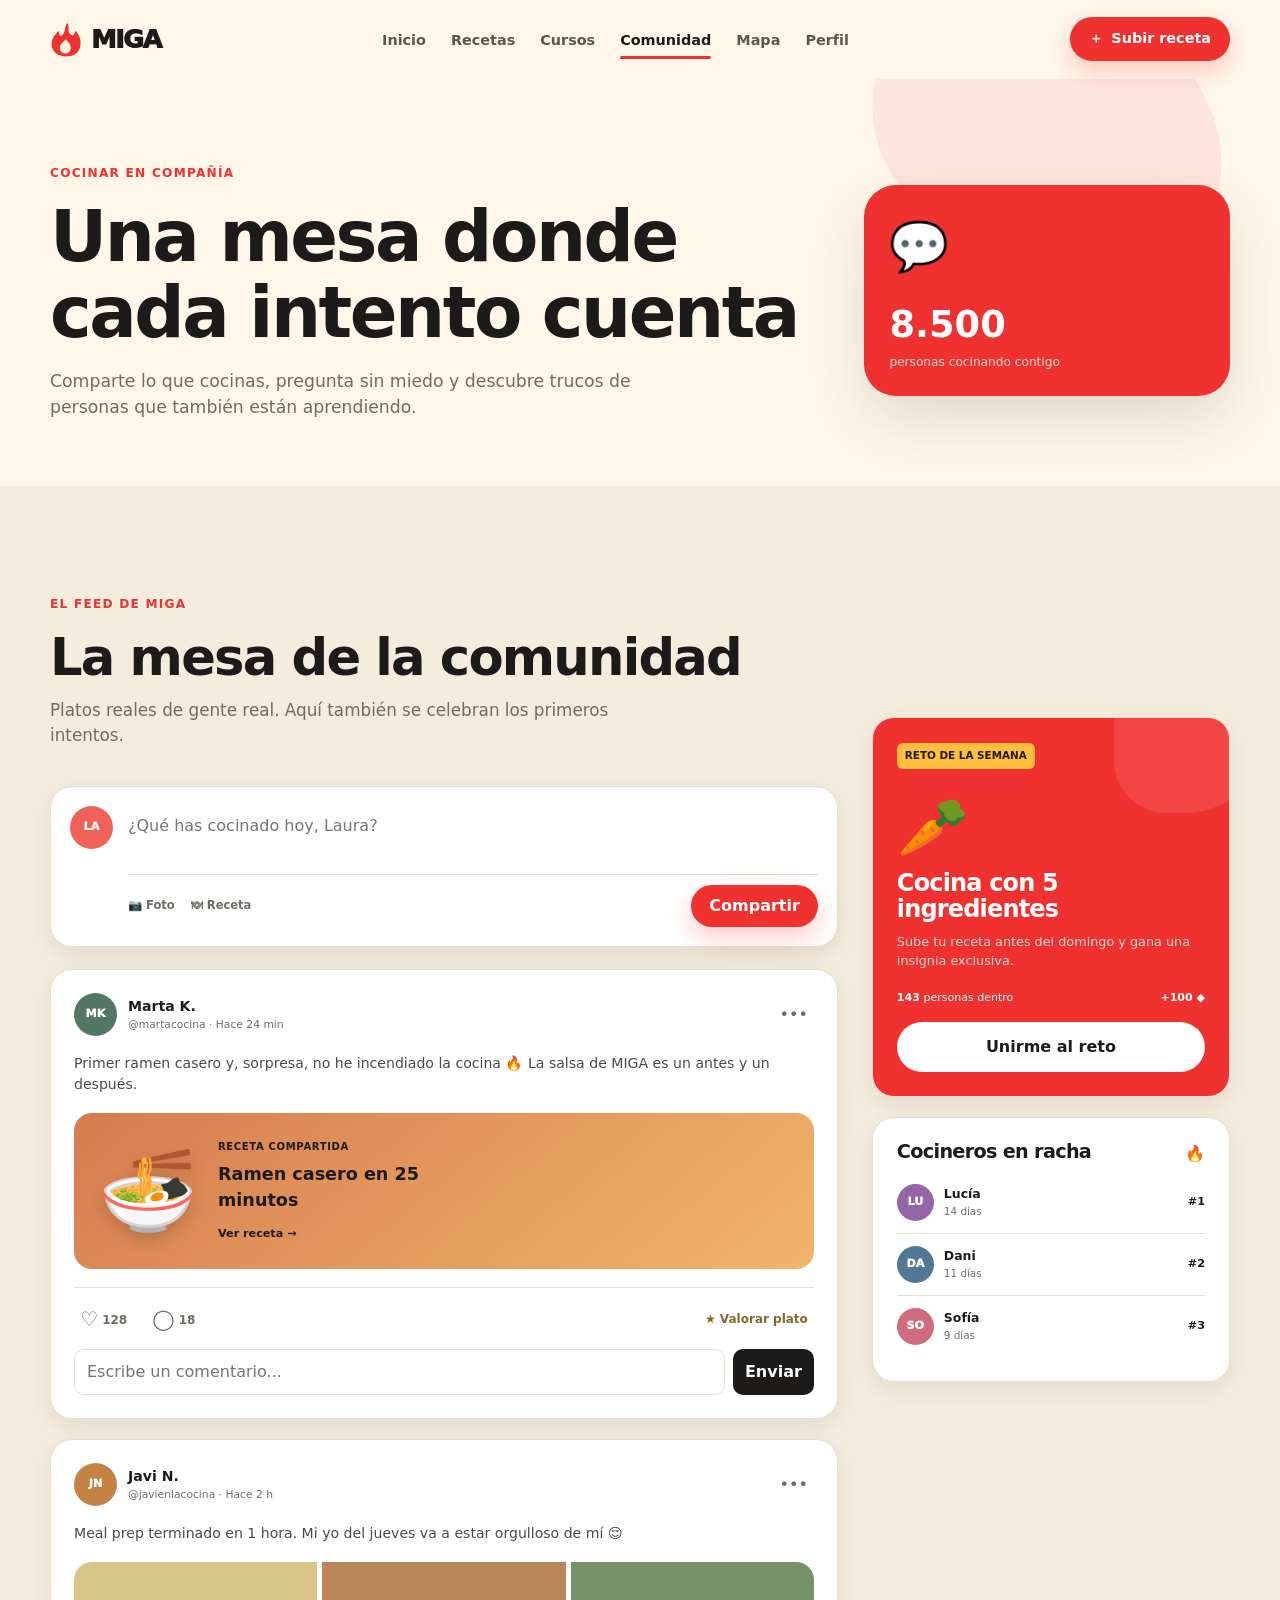
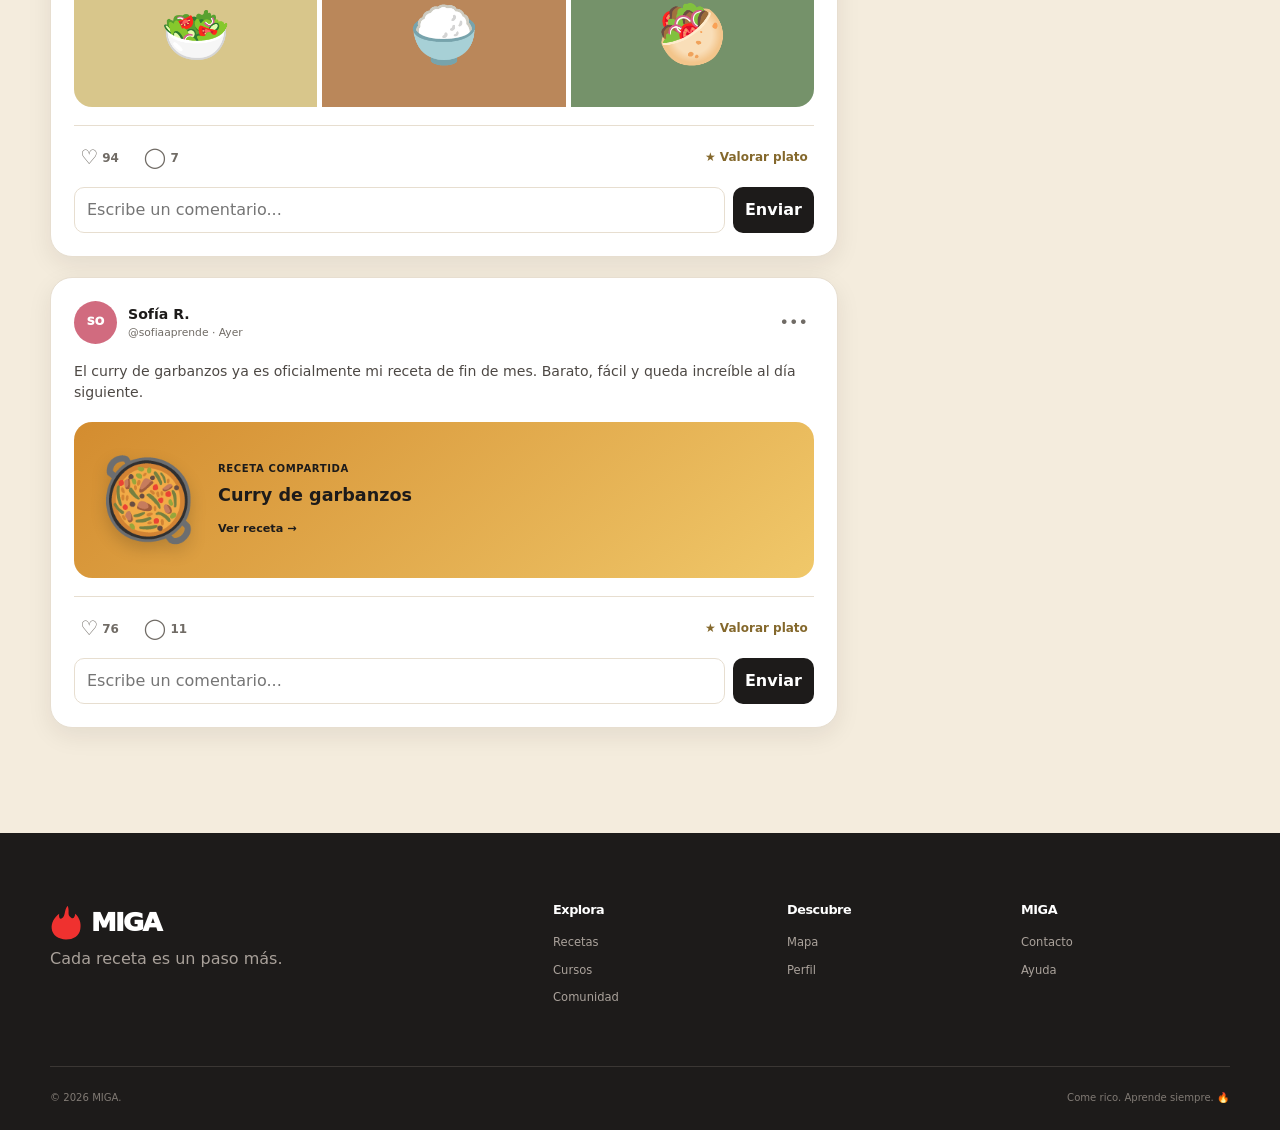
==== comunidad.html @ 789c9649 "2" ====
<!doctype html><html lang="es"><head><meta charset="UTF-8"><meta name="viewport" content="width=device-width, initial-scale=1.0"><meta name="theme-color" content="#ef312f"><meta name="description" content="La comunidad MIGA: platos reales, retos y personas que aprenden a cocinar juntas."><title>Comunidad — MIGA</title><link rel="stylesheet" href="styles.css"></head>
<body data-page="community"><a class="skip-link" href="#main-content">Saltar al contenido</a>
  <header class="site-header"><div class="header-inner container"><a class="brand" href="index.html" aria-label="MIGA, volver al inicio"><span class="brand-mark" aria-hidden="true"><svg viewBox="0 0 56 64"><path d="M31 3c4 12-2 15 6 21 4 3 7-2 7-7 8 7 11 17 9 27-2 12-12 18-25 18S4 55 3 43c-1-10 4-19 13-26-1 8 2 10 5 8 7-5 3-14 10-22Z" fill="currentColor"/><path d="M28 32c6 7 10 12 8 18-1 4-4 7-9 7-6 0-10-4-10-10 0-5 4-9 11-15Z" fill="#fff4dc"/></svg></span><span>MIGA</span></a><button class="menu-toggle" type="button" aria-label="Abrir menú" aria-expanded="false" aria-controls="main-nav"><span></span><span></span><span></span></button><nav class="main-nav" id="main-nav" aria-label="Navegación principal"><a class="nav-link" href="index.html">Inicio</a><a class="nav-link" href="recetas.html">Recetas</a><a class="nav-link" href="cursos.html">Cursos</a><a class="nav-link active" href="comunidad.html">Comunidad</a><a class="nav-link" href="mapa.html">Mapa</a><a class="nav-link" href="perfil.html">Perfil</a></nav><a class="button button-primary header-cta" href="recetas.html#subir"><span aria-hidden="true">＋</span> Subir receta</a></div></header>
  <main class="page-main" id="main-content">
    <section class="page-hero"><div class="container page-hero-grid"><div class="reveal"><span class="section-tag">Cocinar en compañía</span><h1>Una mesa donde cada intento cuenta</h1><p>Comparte lo que cocinas, pregunta sin miedo y descubre trucos de personas que también están aprendiendo.</p></div><div class="page-hero-panel reveal"><span class="panel-emoji" aria-hidden="true">💬</span><strong>8.500</strong><span>personas cocinando contigo</span></div></div></section>
    <section class="community-section section" id="comunidad"><div class="container community-layout"><div class="community-main">
      <div class="section-heading reveal"><div><span class="section-tag">El feed de MIGA</span><h2>La mesa de la comunidad</h2><p>Platos reales de gente real. Aquí también se celebran los primeros intentos.</p></div></div>
      <form class="share-box reveal" id="quick-share-form"><div class="user-avatar avatar-la">LA</div><div class="share-content"><label class="sr-only" for="share-text">Comparte algo con la comunidad</label><textarea id="share-text" rows="2" maxlength="180" placeholder="¿Qué has cocinado hoy, Laura?"></textarea><div class="share-actions"><div class="share-options" aria-label="Opciones de publicación"><span>📷 Foto</span><span>🍽 Receta</span></div><button class="button button-primary button-small" type="submit">Compartir</button></div></div></form>
      <div class="feed" id="community-feed">
        <article class="post-card reveal" data-post-id="post-1"><header class="post-header"><div class="user-avatar avatar-mk">MK</div><div><strong>Marta K.</strong><span>@martacocina · Hace 24 min</span></div><button class="icon-button" type="button" aria-label="Más opciones">•••</button></header><p>Primer ramen casero y, sorpresa, no he incendiado la cocina 🔥 La salsa de MIGA es un antes y un después.</p><div class="post-recipe visual-ramen"><div class="post-food" aria-hidden="true">🍜</div><div><span>Receta compartida</span><strong>Ramen casero en 25 minutos</strong><small>Ver receta →</small></div></div><div class="post-reactions"><button class="reaction-button like-button" type="button" aria-pressed="false"><span aria-hidden="true">♡</span> <b>128</b></button><button class="reaction-button comment-toggle" type="button"><span aria-hidden="true">◯</span> 18</button><button class="rate-button" type="button">★ Valorar plato</button></div><form class="comment-form" hidden><label class="sr-only">Añadir comentario</label><input type="text" maxlength="120" placeholder="Escribe un comentario..."><button type="submit">Enviar</button></form></article>
        <article class="post-card reveal" data-post-id="post-2"><header class="post-header"><div class="user-avatar avatar-jn">JN</div><div><strong>Javi N.</strong><span>@javienlacocina · Hace 2 h</span></div><button class="icon-button" type="button" aria-label="Más opciones">•••</button></header><p>Meal prep terminado en 1 hora. Mi yo del jueves va a estar orgulloso de mí 😌</p><div class="post-gallery" aria-label="Tres preparaciones de meal prep"><div>🥗</div><div>🍚</div><div>🥙</div></div><div class="post-reactions"><button class="reaction-button like-button" type="button" aria-pressed="false"><span aria-hidden="true">♡</span> <b>94</b></button><button class="reaction-button comment-toggle" type="button"><span aria-hidden="true">◯</span> 7</button><button class="rate-button" type="button">★ Valorar plato</button></div><form class="comment-form" hidden><label class="sr-only">Añadir comentario</label><input type="text" maxlength="120" placeholder="Escribe un comentario..."><button type="submit">Enviar</button></form></article>
        <article class="post-card reveal" data-post-id="post-3"><header class="post-header"><div class="user-avatar avatar-so">SO</div><div><strong>Sofía R.</strong><span>@sofiaaprende · Ayer</span></div><button class="icon-button" type="button" aria-label="Más opciones">•••</button></header><p>El curry de garbanzos ya es oficialmente mi receta de fin de mes. Barato, fácil y queda increíble al día siguiente.</p><div class="post-recipe visual-curry"><div class="post-food" aria-hidden="true">🥘</div><div><span>Receta compartida</span><strong>Curry de garbanzos</strong><small>Ver receta →</small></div></div><div class="post-reactions"><button class="reaction-button like-button" type="button" aria-pressed="false"><span aria-hidden="true">♡</span> <b>76</b></button><button class="reaction-button comment-toggle" type="button"><span aria-hidden="true">◯</span> 11</button><button class="rate-button" type="button">★ Valorar plato</button></div><form class="comment-form" hidden><label class="sr-only">Añadir comentario</label><input type="text" maxlength="120" placeholder="Escribe un comentario..."><button type="submit">Enviar</button></form></article>
      </div>
    </div><aside class="community-aside reveal"><div class="aside-card challenge-card"><span class="aside-kicker">Reto de la semana</span><div class="challenge-icon" aria-hidden="true">🥕</div><h3>Cocina con 5 ingredientes</h3><p>Sube tu receta antes del domingo y gana una insignia exclusiva.</p><div class="challenge-progress"><span><b>143</b> personas dentro</span><strong>+100 ◆</strong></div><button class="button button-primary button-full" type="button" data-join-challenge>Unirme al reto</button></div><div class="aside-card cook-list"><div class="aside-title"><h3>Cocineros en racha</h3><span>🔥</span></div><div class="cook-row"><div class="user-avatar avatar-lu">LU</div><div><strong>Lucía</strong><span>14 días</span></div><b>#1</b></div><div class="cook-row"><div class="user-avatar avatar-da">DA</div><div><strong>Dani</strong><span>11 días</span></div><b>#2</b></div><div class="cook-row"><div class="user-avatar avatar-so">SO</div><div><strong>Sofía</strong><span>9 días</span></div><b>#3</b></div></div></aside></div></section>
  </main>
  <footer class="site-footer"><div class="container footer-main"><div class="footer-brand"><a class="brand brand-footer" href="index.html"><span class="brand-mark" aria-hidden="true"><svg viewBox="0 0 56 64"><path d="M31 3c4 12-2 15 6 21 4 3 7-2 7-7 8 7 11 17 9 27-2 12-12 18-25 18S4 55 3 43c-1-10 4-19 13-26-1 8 2 10 5 8 7-5 3-14 10-22Z" fill="currentColor"/></svg></span><span>MIGA</span></a><p>Cada receta es un paso más.</p></div><div class="footer-links"><div><h3>Explora</h3><a href="recetas.html">Recetas</a><a href="cursos.html">Cursos</a><a href="comunidad.html">Comunidad</a></div><div><h3>Descubre</h3><a href="mapa.html">Mapa</a><a href="perfil.html">Perfil</a></div><div><h3>MIGA</h3><a href="#">Contacto</a><a href="#">Ayuda</a></div></div></div><div class="container footer-bottom"><span>© 2026 MIGA.</span><span>Come rico. Aprende siempre. 🔥</span></div></footer>
  <div class="toast" id="toast" role="status" aria-live="polite"><span class="toast-icon">✓</span><div><strong id="toast-title">¡Hecho!</strong><span id="toast-message"></span></div></div><script src="script.js"></script>
</body></html>
---- styles.css ----
:root {
  --red: #ef312f;
  --red-dark: #c91f24;
  --red-soft: #ffe5df;
  --cream: #fff8ea;
  --cream-deep: #f5ead3;
  --white: #ffffff;
  --ink: #1d1b1a;
  --muted: #706b65;
  --line: #e7ded0;
  --yellow: #ffbe3b;
  --green: #4a805f;
  --pink: #f3a8a8;
  --blue: #9dc8d6;
  --shadow-sm: 0 8px 24px rgba(39, 28, 20, .08);
  --shadow-lg: 0 24px 60px rgba(39, 28, 20, .14);
  --radius-sm: 14px;
  --radius-md: 22px;
  --radius-lg: 32px;
  --container: 1180px;
}

* { box-sizing: border-box; }
html { scroll-behavior: smooth; scroll-padding-top: 88px; }
body {
  margin: 0;
  color: var(--ink);
  background: var(--cream);
  font-family: "Avenir Next", "Nunito Sans", "Trebuchet MS", system-ui, -apple-system, sans-serif;
  font-size: 16px;
  line-height: 1.5;
  overflow-x: hidden;
}
body.modal-open { overflow: hidden; }
button, input, textarea, select { font: inherit; }
button, a { -webkit-tap-highlight-color: transparent; }
button { color: inherit; }
a { color: inherit; text-decoration: none; }
img, svg { display: block; max-width: 100%; }
h1, h2, h3, p { margin-top: 0; }
h1, h2, h3 { line-height: 1.08; letter-spacing: -.035em; }
h1 { font-size: clamp(3rem, 6vw, 5.9rem); }
h2 { margin-bottom: 14px; font-size: clamp(2.15rem, 4vw, 3.65rem); }
h3 { margin-bottom: 9px; font-size: 1.2rem; }
p { color: var(--muted); }

.container { width: min(calc(100% - 40px), var(--container)); margin-inline: auto; }
.section { position: relative; padding: 105px 0; }
.sr-only {
  position: absolute; width: 1px; height: 1px; padding: 0; margin: -1px;
  overflow: hidden; clip: rect(0, 0, 0, 0); white-space: nowrap; border: 0;
}
.skip-link { position: fixed; top: -60px; left: 20px; z-index: 9999; padding: 12px 18px; background: var(--ink); color: white; border-radius: 0 0 10px 10px; }
.skip-link:focus { top: 0; }

.button {
  display: inline-flex; align-items: center; justify-content: center; gap: 8px;
  min-height: 46px; padding: 12px 20px; border: 1px solid transparent; border-radius: 999px;
  font-weight: 800; cursor: pointer; transition: transform .2s ease, box-shadow .2s ease, background .2s ease, color .2s ease;
}
.button:hover { transform: translateY(-2px); }
.button:active { transform: translateY(0); }
.button:focus-visible, button:focus-visible, a:focus-visible, input:focus-visible, textarea:focus-visible, select:focus-visible { outline: 3px solid var(--yellow); outline-offset: 3px; }
.button-primary { color: white; background: var(--red); box-shadow: 0 10px 24px rgba(239, 49, 47, .25); }
.button-primary:hover { background: var(--red-dark); box-shadow: 0 14px 30px rgba(239, 49, 47, .32); }
.button-light { border-color: var(--line); background: rgba(255,255,255,.75); }
.button-light:hover { background: white; box-shadow: var(--shadow-sm); }
.button-dark { color: white; background: var(--ink); }
.button-dark:hover { background: #35312e; }
.button-muted { color: #8a837b; background: #eee9e1; cursor: default; }
.button-muted:hover { transform: none; }
.button-cream { color: var(--red); background: var(--cream); }
.button-large { min-height: 56px; padding: 15px 27px; }
.button-small { min-height: 38px; padding: 8px 17px; }
.button-full { width: 100%; }
.text-link { display: inline-flex; gap: 6px; align-items: center; flex: 0 0 auto; color: var(--red); font-weight: 800; }
.text-link span { transition: transform .2s ease; }
.text-link:hover span { transform: translateX(4px); }

/* Header */
.site-header {
  position: fixed; top: 0; z-index: 1000; width: 100%;
  background: rgba(255,248,234,.84); border-bottom: 1px solid transparent; backdrop-filter: blur(16px);
  transition: background .2s, border .2s, box-shadow .2s;
}
.site-header.scrolled { background: rgba(255,255,255,.94); border-color: rgba(231,222,208,.7); box-shadow: 0 8px 30px rgba(40,30,20,.07); }
.header-inner { display: flex; align-items: center; min-height: 78px; }
.brand { display: inline-flex; align-items: center; gap: 9px; font-size: 1.6rem; font-weight: 950; letter-spacing: -.06em; }
.brand-mark { width: 32px; color: var(--red); }
.main-nav { display: flex; align-items: center; gap: 25px; margin: 0 auto; }
.nav-link { position: relative; padding: 28px 0 25px; color: #5c5651; font-size: .9rem; font-weight: 750; }
.nav-link::after { content: ""; position: absolute; right: 0; bottom: 17px; left: 0; height: 3px; background: var(--red); border-radius: 3px; transform: scaleX(0); transition: transform .2s; }
.nav-link:hover, .nav-link.active { color: var(--ink); }
.nav-link.active::after { transform: scaleX(1); }
.header-cta { min-height: 44px; padding: 10px 18px; font-size: .9rem; }
.menu-toggle { display: none; width: 44px; height: 44px; padding: 11px; border: 0; background: transparent; cursor: pointer; }
.menu-toggle span { display: block; width: 23px; height: 2px; margin: 5px 0; background: var(--ink); border-radius: 3px; transition: transform .25s, opacity .25s; }

/* Hero */
.hero { min-height: 900px; padding-top: 150px; overflow: hidden; background: radial-gradient(circle at 84% 22%, #ffd9cf 0, transparent 32%), var(--cream); }
.hero-grid { display: grid; grid-template-columns: .95fr 1.05fr; gap: 70px; align-items: center; }
.hero-copy { position: relative; z-index: 2; padding: 60px 0; }
.eyebrow, .section-tag { display: inline-flex; align-items: center; gap: 8px; margin-bottom: 17px; color: var(--red); font-size: .76rem; font-weight: 900; letter-spacing: .1em; text-transform: uppercase; }
.eyebrow { padding: 8px 14px; color: var(--ink); background: white; border: 1px solid var(--line); border-radius: 999px; box-shadow: var(--shadow-sm); }
.eyebrow-dot { width: 8px; height: 8px; background: var(--red); border-radius: 50%; box-shadow: 0 0 0 4px var(--red-soft); }
.hero h1 { max-width: 650px; margin-bottom: 25px; font-weight: 950; }
.hero h1 span { display: inline; color: var(--red); }
.hero-subtitle { max-width: 570px; margin-bottom: 32px; font-size: 1.2rem; line-height: 1.65; }
.hero-actions { display: flex; flex-wrap: wrap; gap: 13px; }
.hero-proof { display: flex; align-items: center; gap: 15px; margin-top: 38px; }
.avatar-stack { display: flex; }
.avatar-stack span { display: grid; place-items: center; width: 38px; height: 38px; margin-left: -8px; border: 3px solid var(--cream); color: white; background: var(--red); border-radius: 50%; font-size: .63rem; font-weight: 900; }
.avatar-stack span:first-child { margin-left: 0; background: #46362f; }
.avatar-stack span:nth-child(2) { background: #56816c; }
.avatar-stack span:nth-child(3) { background: #d88940; }
.avatar-stack span:last-child { color: var(--ink); background: var(--yellow); }
.hero-proof strong, .hero-proof small { display: block; }
.hero-proof strong { font-size: .88rem; }
.hero-proof small { color: var(--muted); font-size: .77rem; }
.hero-visual { position: relative; min-height: 630px; }
.organic-shape { position: absolute; top: 75px; left: 65px; width: 480px; height: 480px; background: var(--red); border-radius: 42% 58% 68% 32% / 39% 35% 65% 61%; transform: rotate(5deg); box-shadow: inset 20px -20px 70px rgba(128,0,0,.13); }
.floating-card { position: absolute; z-index: 2; background: white; border: 1px solid rgba(231,222,208,.7); border-radius: var(--radius-md); box-shadow: var(--shadow-lg); }
.hero-recipe-card { top: 100px; left: 120px; width: 330px; overflow: hidden; transform: rotate(-3deg); animation: floatOne 5s ease-in-out infinite; }
.recipe-visual { position: relative; display: grid; place-items: center; min-height: 210px; overflow: hidden; }
.visual-pasta { background: radial-gradient(circle, #f5d568 0 27%, transparent 28%), linear-gradient(135deg,#6d9f66,#a6ca8e); }
.food-bowl { display: grid; place-items: center; width: 145px; height: 145px; background: #f6eee3; border: 12px solid white; border-radius: 50%; box-shadow: 0 14px 22px rgba(0,0,0,.17); transform: rotate(3deg); }
.food-bowl span { font-size: 4.8rem; filter: drop-shadow(0 6px 6px rgba(0,0,0,.18)); }
.time-chip { position: absolute; top: 15px; left: 15px; z-index: 2; padding: 7px 10px; background: rgba(255,255,255,.9); border-radius: 999px; font-size: .72rem; font-weight: 800; }
.hero-card-body { padding: 20px 22px; }
.card-kicker { color: var(--red); font-size: .68rem; font-weight: 900; letter-spacing: .08em; text-transform: uppercase; }
.hero-card-body h3 { margin: 5px 0 14px; font-size: 1.35rem; }
.mini-meta { display: flex; justify-content: space-between; color: var(--muted); font-size: .78rem; }
.mini-meta strong { color: var(--red); }
.points-card, .achievement-card, .level-card { display: flex; align-items: center; gap: 12px; padding: 14px 16px; }
.points-card { top: 36px; right: 4px; width: 180px; animation: floatTwo 4.2s ease-in-out infinite; }
.achievement-card { right: -10px; bottom: 130px; width: 235px; animation: floatOne 5.7s ease-in-out infinite reverse; }
.level-card { bottom: 44px; left: 37px; width: 225px; animation: floatTwo 4.9s ease-in-out infinite reverse; }
.floating-card small, .floating-card strong { display: block; }
.floating-card small { color: var(--muted); font-size: .65rem; }
.floating-card strong { font-size: .9rem; }
.points-card strong { font-size: 1.25rem; }
.mini-icon { display: grid; place-items: center; flex: 0 0 auto; width: 38px; height: 38px; color: white; border-radius: 12px; }
.crumb-icon { background: var(--red); }
.trophy-icon { color: var(--ink); background: var(--yellow); }
.trend { margin-left: auto; padding: 3px 6px; color: #26714d; background: #e5f5eb; border-radius: 6px; font-size: .65rem; font-weight: 900; }
.level-ring { display: grid; place-items: center; width: 44px; height: 44px; border: 5px solid var(--yellow); border-right-color: #f3e7cd; border-radius: 50%; transform: rotate(-35deg); }
.level-ring span { font-weight: 900; transform: rotate(35deg); }
.flame-buddy { position: absolute; top: 310px; right: 12px; z-index: 3; width: 115px; transform: rotate(8deg); filter: drop-shadow(0 14px 13px rgba(95,10,10,.19)); animation: buddy 4s ease-in-out infinite; }
.flame-buddy span { position: absolute; top: -31px; right: -45px; width: max-content; padding: 7px 10px; background: white; border-radius: 10px 10px 10px 0; font-size: .72rem; font-weight: 900; }
.hero-spark { position: absolute; border-radius: 50%; background: var(--yellow); }
.hero-spark-one { top: 220px; right: 4%; width: 14px; height: 14px; box-shadow: 27px 27px 0 -3px var(--red), -16px 43px 0 -5px var(--ink); }
.hero-spark-two { bottom: 175px; left: 4%; width: 10px; height: 10px; box-shadow: 25px -20px 0 -2px var(--red); }
.stats-strip { position: relative; z-index: 3; display: grid; grid-template-columns: repeat(4,1fr); margin-top: 42px; padding: 28px 0; border-top: 1px solid var(--line); border-bottom: 1px solid var(--line); }
.stat { padding: 4px 26px; border-right: 1px solid var(--line); text-align: center; }
.stat:last-child { border-right: 0; }
.stat strong, .stat span { display: block; }
.stat strong { font-size: 1.75rem; font-weight: 950; }
.stat span { color: var(--muted); font-size: .78rem; font-weight: 700; }
.stat span span { display: inline; color: var(--yellow); }
@keyframes floatOne { 0%,100%{transform:translateY(0) rotate(-3deg)} 50%{transform:translateY(-12px) rotate(-2deg)} }
@keyframes floatTwo { 0%,100%{transform:translateY(0)} 50%{transform:translateY(10px)} }
@keyframes buddy { 0%,100%{transform:rotate(8deg) translateY(0)} 50%{transform:rotate(4deg) translateY(-8px)} }

/* Shared headings */
.section-heading { display: flex; align-items: end; justify-content: space-between; gap: 30px; margin-bottom: 38px; }
.section-heading p { max-width: 630px; margin: 0; font-size: 1.05rem; }
.section-heading h2 { margin-bottom: 12px; }
.tag-dark { color: var(--ink); }
.tag-yellow { color: var(--yellow); }

/* Cabeceras y navegación de páginas interiores */
.page-main { min-height: 70vh; padding-top: 78px; }
.page-hero { position: relative; padding: 82px 0 65px; overflow: hidden; background: var(--cream); }
.page-hero::after { content: ""; position: absolute; top: -90px; right: 4%; width: 360px; height: 280px; background: var(--red-soft); border-radius: 38% 62% 45% 55%; transform: rotate(15deg); }
.page-hero .container { position: relative; z-index: 1; }
.page-hero-grid { display: grid; grid-template-columns: minmax(0,1.15fr) minmax(280px,.55fr); gap: 50px; align-items: center; }
.page-hero h1 { max-width: 780px; margin-bottom: 18px; font-size: clamp(2.8rem,5.5vw,5rem); }
.page-hero p { max-width: 650px; margin-bottom: 0; font-size: 1.08rem; }
.page-hero-panel { position: relative; padding: 25px; color: white; background: var(--red); border-radius: var(--radius-lg); box-shadow: var(--shadow-lg); transform: rotate(2deg); }
.page-hero-panel strong, .page-hero-panel span { display: block; }
.page-hero-panel strong { font-size: 2.3rem; }
.page-hero-panel span { color: #ffd8d2; font-size: .76rem; }
.page-hero-panel .panel-emoji { margin-bottom: 15px; font-size: 3rem; }
.overview-section { background: white; }
.overview-grid { display: grid; grid-template-columns: repeat(3,1fr); gap: 20px; }
.overview-card { position: relative; min-height: 250px; padding: 28px; overflow: hidden; border: 1px solid var(--line); border-radius: var(--radius-md); transition: transform .25s, box-shadow .25s; }
.overview-card:hover { transform: translateY(-6px); box-shadow: var(--shadow-lg); }
.overview-card .overview-icon { display: grid; place-items: center; width: 62px; height: 62px; margin-bottom: 35px; background: var(--cream); border-radius: 20px 35px 22px 30px; font-size: 2rem; }
.overview-card h3 { font-size: 1.35rem; }
.overview-card p { font-size: .8rem; }
.overview-card b { color: var(--red); font-size: .75rem; }
.overview-card.featured { color: white; background: var(--red); border-color: var(--red); }
.overview-card.featured p { color: #ffd5d0; }
.overview-card.featured b { color: white; }
.overview-card.featured .overview-icon { background: white; }
.page-section { padding-top: 75px; }

/* Recipes */
.recipes-section { background: white; }
.recipe-tools { margin-bottom: 32px; }
.search-box { display: flex; align-items: center; gap: 12px; max-width: 570px; margin-bottom: 20px; padding: 0 18px; background: var(--cream); border: 1px solid var(--line); border-radius: 16px; transition: border .2s, box-shadow .2s; }
.search-box:focus-within { border-color: var(--red); box-shadow: 0 0 0 4px var(--red-soft); }
.search-box svg { width: 20px; fill: none; stroke: var(--muted); stroke-width: 2; }
.search-box input { width: 100%; padding: 15px 0; border: 0; outline: 0; background: transparent; }
.filter-list { display: flex; gap: 9px; overflow-x: auto; padding: 2px 2px 8px; scrollbar-width: thin; }
.filter-chip { flex: 0 0 auto; padding: 9px 15px; border: 1px solid var(--line); background: white; border-radius: 999px; color: var(--muted); font-size: .78rem; font-weight: 800; cursor: pointer; transition: .2s; }
.filter-chip:hover { color: var(--ink); border-color: #bfb5a5; }
.filter-chip.active { color: white; background: var(--ink); border-color: var(--ink); }
.recipe-grid { display: grid; grid-template-columns: repeat(3, 1fr); gap: 24px; }
.recipe-card { overflow: hidden; background: white; border: 1px solid var(--line); border-radius: var(--radius-md); box-shadow: 0 8px 24px rgba(33,24,17,.05); transition: transform .25s, box-shadow .25s; }
.recipe-card:hover { transform: translateY(-6px); box-shadow: var(--shadow-lg); }
.recipe-card .recipe-visual { min-height: 225px; }
.visual-chicken { background: linear-gradient(140deg,#d9aa58,#efd98c); }
.visual-tortilla { background: linear-gradient(140deg,#7d9858,#b7ce83); }
.visual-ramen { background: linear-gradient(140deg,#d67c4f,#f1b56c); }
.visual-salad { background: linear-gradient(140deg,#4d8258,#93b56b); }
.visual-cake { background: linear-gradient(140deg,#9b685c,#e2a98e); }
.visual-user { background: linear-gradient(140deg,#7868a2,#b6a6dc); }
.visual-quesadilla { background: linear-gradient(140deg,#e0a13d,#f4d783); }
.visual-rice { background: linear-gradient(140deg,#d38f55,#efd2a0); }
.visual-hummus { background: linear-gradient(140deg,#b69b61,#ead899); }
.visual-salmon { background: linear-gradient(140deg,#d36c68,#f3a490); }
.visual-curry { background: linear-gradient(140deg,#d38c2f,#f0c86a); }
.visual-pizza { background: linear-gradient(140deg,#bf4d3e,#eda06a); }
.visual-toast { background: linear-gradient(140deg,#c48d55,#eed0a2); }
.visual-cheesecake { background: linear-gradient(140deg,#c87988,#efbdc6); }
.food-plate { display: grid; place-items: center; width: 145px; height: 145px; border: 10px solid rgba(255,255,255,.92); background: rgba(255,255,255,.3); border-radius: 50%; box-shadow: 0 14px 30px rgba(0,0,0,.18); font-size: 4.6rem; transition: transform .3s; }
.recipe-card:hover .food-plate { transform: rotate(5deg) scale(1.05); }
.favorite-button { position: absolute; top: 14px; right: 14px; z-index: 2; display: grid; place-items: center; width: 39px; height: 39px; border: 0; background: rgba(255,255,255,.91); border-radius: 50%; font-size: 1.35rem; cursor: pointer; box-shadow: 0 7px 15px rgba(0,0,0,.1); transition: transform .2s, color .2s; }
.favorite-button:hover { transform: scale(1.1); }
.favorite-button.active { color: var(--red); }
.category-chip { position: absolute; bottom: 14px; left: 14px; padding: 6px 10px; background: rgba(29,27,26,.85); color: white; border-radius: 999px; font-size: .68rem; font-weight: 800; }
.recipe-card-body { padding: 21px; }
.recipe-card-body h3 { margin-bottom: 9px; font-size: 1.28rem; }
.recipe-card-body > p { min-height: 44px; margin-bottom: 17px; font-size: .82rem; }
.recipe-meta { display: flex; gap: 12px; margin-bottom: 18px; color: var(--muted); font-size: .71rem; font-weight: 700; }
.recipe-meta span { padding-right: 12px; border-right: 1px solid var(--line); }
.recipe-meta span:last-child { padding-right: 0; border: 0; color: var(--red); }
.recipe-card-actions { display: flex; align-items: center; justify-content: space-between; }
.recipe-author { display: flex; align-items: center; gap: 7px; color: var(--muted); font-size: .68rem; }
.mini-avatar { display: grid; place-items: center; width: 27px; height: 27px; color: white; background: var(--ink); border-radius: 50%; font-size: .55rem; font-weight: 900; }
.view-recipe { padding: 0; border: 0; background: transparent; color: var(--red); font-size: .78rem; font-weight: 900; cursor: pointer; }
.view-recipe:hover { text-decoration: underline; }
.empty-state { padding: 70px 20px; text-align: center; }
.empty-state span { display: block; font-size: 4rem; }
.empty-state h3 { margin: 15px 0 8px; font-size: 1.5rem; }

/* Courses */
.courses-section { color: white; background: var(--ink); }
.courses-section p { color: #bcb5ae; }
.courses-section .section-tag { color: var(--yellow); }
.points-pill { padding: 10px 15px; color: var(--ink); background: var(--yellow); border-radius: 999px; font-size: .78rem; }
.level-tabs { display: flex; gap: 8px; margin-bottom: 28px; }
.level-tab { padding: 9px 17px; border: 1px solid #47423f; color: #bbb3ac; background: transparent; border-radius: 999px; font-size: .78rem; font-weight: 800; cursor: pointer; }
.level-tab.active { color: var(--ink); background: white; border-color: white; }
.course-grid { display: grid; grid-template-columns: repeat(4,1fr); gap: 20px; }
.course-card { overflow: hidden; background: #292624; border: 1px solid #3f3a37; border-radius: var(--radius-md); transition: transform .25s, opacity .25s; }
.course-card:hover { transform: translateY(-5px); }
.course-card[hidden] { display: none; }
.course-cover { position: relative; display: grid; place-items: center; min-height: 180px; color: var(--ink); overflow: hidden; }
.cover-red { background: #f15c4e; }
.cover-yellow { background: var(--yellow); }
.cover-green { background: #76a77b; }
.cover-pink { background: #e8a5a9; }
.course-level, .lesson-count { position: absolute; padding: 5px 9px; background: rgba(255,255,255,.82); border-radius: 999px; font-size: .63rem; font-weight: 900; }
.course-level { top: 13px; left: 13px; }
.lesson-count { right: 13px; bottom: 13px; }
.course-illustration { font-size: 4.5rem; filter: drop-shadow(0 12px 10px rgba(0,0,0,.18)); transition: transform .3s; }
.course-card:hover .course-illustration { transform: rotate(-7deg) scale(1.08); }
.lock-badge { position: absolute; top: 12px; right: 12px; z-index: 2; display: grid; place-items: center; width: 34px; height: 34px; background: var(--ink); border-radius: 50%; font-size: .8rem; }
.course-locked .course-cover::after { content: ""; position: absolute; inset: 0; background: rgba(29,27,26,.18); }
.course-body { padding: 20px; }
.course-body h3 { min-height: 47px; }
.course-body p { min-height: 60px; margin-bottom: 16px; font-size: .79rem; }
.progress-label { display: flex; justify-content: space-between; gap: 12px; margin: 13px 0 7px; color: inherit; font-size: .67rem; }
.progress-track { height: 7px; overflow: hidden; background: #494441; border-radius: 999px; }
.progress-track span { display: block; height: 100%; background: var(--red); border-radius: inherit; transition: width .6s ease; }
.course-body .button { margin-top: 18px; }
.unlock-note { min-height: 37px; margin: 14px 0 3px; color: #d3cbc4; font-size: .7rem; }
.unlock-note span { color: var(--yellow); }
.course-card.unlocked-now .lock-badge { display: none; }
.course-card.unlocked-now .course-cover::after { display: none; }

/* Community */
.community-section { background: #f4ecdd; }
.community-layout { display: grid; grid-template-columns: minmax(0, 1.65fr) minmax(260px, .75fr); gap: 34px; }
.share-box { display: flex; gap: 15px; margin-bottom: 22px; padding: 19px; background: white; border: 1px solid var(--line); border-radius: var(--radius-md); box-shadow: var(--shadow-sm); }
.user-avatar { display: grid; place-items: center; flex: 0 0 auto; width: 43px; height: 43px; color: white; border-radius: 50%; font-size: .7rem; font-weight: 950; }
.avatar-la { background: #ef6259; }.avatar-mk { background: #537765; }.avatar-jn { background: #c58245; }.avatar-lu { background: #9566a5; }.avatar-da { background: #527896; }.avatar-so { background: #d16b7f; }
.share-content { flex: 1; }
.share-content textarea { display: block; width: 100%; padding: 8px 0 12px; resize: none; border: 0; outline: 0; color: var(--ink); }
.share-actions { display: flex; align-items: center; justify-content: space-between; padding-top: 10px; border-top: 1px solid var(--line); }
.share-options { display: flex; gap: 16px; color: var(--muted); font-size: .72rem; font-weight: 800; }
.feed { display: grid; gap: 20px; }
.post-card { padding: 23px; background: white; border: 1px solid var(--line); border-radius: var(--radius-md); box-shadow: var(--shadow-sm); }
.post-header { display: flex; align-items: center; margin-bottom: 17px; }
.post-header > div:nth-child(2) { margin-left: 11px; }
.post-header strong, .post-header span { display: block; }
.post-header strong { font-size: .88rem; }
.post-header span { color: var(--muted); font-size: .67rem; }
.icon-button { margin-left: auto; border: 0; background: transparent; color: var(--muted); cursor: pointer; }
.post-card > p { color: #4d4844; font-size: .88rem; }
.post-recipe { display: flex; align-items: center; gap: 20px; min-height: 155px; margin: 18px 0; padding: 18px 24px; border-radius: 18px; }
.post-food { font-size: 5rem; filter: drop-shadow(0 7px 8px rgba(0,0,0,.16)); }
.post-recipe span, .post-recipe strong, .post-recipe small { display: block; }
.post-recipe span { margin-bottom: 6px; font-size: .63rem; font-weight: 900; letter-spacing: .06em; text-transform: uppercase; }
.post-recipe strong { max-width: 210px; font-size: 1.1rem; }
.post-recipe small { margin-top: 13px; font-size: .7rem; font-weight: 900; }
.post-gallery { display: grid; grid-template-columns: repeat(3,1fr); gap: 5px; margin: 18px 0; overflow: hidden; border-radius: 18px; }
.post-gallery div { display: grid; place-items: center; min-height: 145px; background: #d8c68b; font-size: 3.5rem; }
.post-gallery div:nth-child(2) { background: #ba875a; }.post-gallery div:nth-child(3) { background: #75926a; }
.post-reactions { display: flex; align-items: center; gap: 13px; padding-top: 15px; border-top: 1px solid var(--line); }
.reaction-button, .rate-button { border: 0; background: transparent; color: var(--muted); font-size: .75rem; font-weight: 800; cursor: pointer; }
.reaction-button span { font-size: 1.25rem; vertical-align: -2px; }
.like-button.active { color: var(--red); }
.rate-button { margin-left: auto; color: #84682c; }
.comment-form { display: flex; gap: 8px; margin-top: 14px; }
.comment-form input { flex: 1; min-width: 0; padding: 10px 12px; border: 1px solid var(--line); border-radius: 10px; outline: 0; }
.comment-form button { padding: 8px 12px; border: 0; color: white; background: var(--ink); border-radius: 10px; font-weight: 800; cursor: pointer; }
.community-aside { padding-top: 126px; }
.aside-card { margin-bottom: 20px; padding: 24px; background: white; border: 1px solid var(--line); border-radius: var(--radius-md); box-shadow: var(--shadow-sm); }
.challenge-card { position: relative; overflow: hidden; background: var(--red); color: white; }
.challenge-card::before { content:""; position:absolute; right:-35px; top:-55px; width:150px; height:150px; background:rgba(255,255,255,.1); border-radius:45% 55% 60% 40%; }
.aside-kicker { display: inline-block; margin-bottom: 16px; padding: 5px 8px; color: var(--ink); background: var(--yellow); border-radius: 6px; font-size: .65rem; font-weight: 900; text-transform: uppercase; }
.challenge-icon { font-size: 3.6rem; }
.challenge-card h3 { font-size: 1.5rem; }
.challenge-card p { color: #ffdad6; font-size: .8rem; }
.challenge-progress { display: flex; align-items: center; justify-content: space-between; margin: 20px 0 15px; font-size: .69rem; }
.challenge-card .button-primary { color: var(--ink); background: white; box-shadow: none; }
.aside-title { display: flex; justify-content: space-between; }
.cook-row { display: flex; align-items: center; gap: 10px; padding: 12px 0; border-bottom: 1px solid var(--line); }
.cook-row:last-child { border: 0; }
.cook-row .user-avatar { width: 37px; height: 37px; }
.cook-row div:nth-child(2) { flex: 1; }
.cook-row strong, .cook-row span { display: block; }
.cook-row strong { font-size: .78rem; }.cook-row span { color: var(--muted); font-size: .65rem; }.cook-row b { font-size: .7rem; }

/* Rewards */
.rewards-section { background: white; }
.rewards-hero { display: grid; grid-template-columns: 1.2fr .8fr; gap: 50px; align-items: center; margin-bottom: 90px; padding: 50px; color: white; background: var(--ink); border-radius: var(--radius-lg); overflow: hidden; }
.rewards-copy > p { max-width: 580px; color: #bcb5ae; }
.profile-progress-card { margin-top: 30px; padding: 20px; color: var(--ink); background: white; border-radius: 18px; }
.progress-profile-head { display: flex; align-items: center; gap: 11px; }
.progress-profile-head div:nth-child(2) { flex: 1; }
.progress-profile-head span, .progress-profile-head strong { display: block; }
.progress-profile-head div > span { color: var(--red); font-size: .63rem; font-weight: 900; text-transform: uppercase; }
.progress-profile-head strong { font-size: .86rem; }
.progress-profile-head > b { color: var(--red); }
.progress-large { height: 10px; background: #e9e3db; }
.level-path { position: relative; display: grid; gap: 16px; }
.path-line { position: absolute; top: 25px; bottom: 25px; left: 22px; width: 2px; background: #504a46; }
.path-level { position: relative; display: flex; align-items: center; gap: 13px; opacity: .45; }
.path-level > span { display: grid; place-items: center; z-index: 2; width: 46px; height: 46px; color: white; background: #4c4743; border: 4px solid var(--ink); border-radius: 50%; font-weight: 900; }
.path-level.done { opacity: .75; }.path-level.done > span { color: var(--ink); background: var(--yellow); }
.path-level.current { opacity: 1; }.path-level.current > span { background: var(--red); box-shadow: 0 0 0 5px rgba(239,49,47,.25); }
.path-level small, .path-level strong { display: block; }.path-level small { color: #aaa29b; font-size: .62rem; }.path-level strong { font-size: .82rem; }
.achievement-heading { display: flex; align-items: end; justify-content: space-between; margin-bottom: 25px; }
.achievement-heading h2 { margin: 0; font-size: 2.2rem; }
.badge-count { padding: 8px 12px; color: var(--muted); background: var(--cream); border-radius: 999px; font-size: .7rem; font-weight: 800; }
.achievement-grid { display: grid; grid-template-columns: repeat(3,1fr); gap: 18px; }
.achievement-tile { position: relative; min-height: 220px; padding: 24px; border: 1px solid var(--line); border-radius: var(--radius-md); transition: transform .25s, box-shadow .25s; }
.achievement-tile.unlocked:hover { transform: translateY(-5px); box-shadow: var(--shadow-lg); }
.badge { display: grid; place-items: center; width: 68px; height: 68px; margin-bottom: 22px; border-radius: 22px 40px 25px 42px; font-size: 2.1rem; transform: rotate(-5deg); }
.badge-red { background: var(--red-soft); }.badge-yellow { background: #fff0ba; }.badge-black { background: #dedbd7; }.badge-muted { filter: grayscale(1); background: #eeeae4; opacity: .55; }
.achievement-tile h3 { font-size: 1.08rem; }.achievement-tile p { margin: 0; font-size: .75rem; }
.unlocked-label, .locked-label { position: absolute; top: 22px; right: 20px; padding: 4px 7px; border-radius: 6px; font-size: .58rem; font-weight: 900; text-transform: uppercase; }
.unlocked-label { color: #236545; background: #e5f5eb; }.locked-label { color: #8b837c; background: #efebe5; }
.achievement-tile.locked { background: #faf8f4; }

/* Map */
.map-section { background: #f3ecdf; }
.map-legend { display: flex; flex-wrap: wrap; gap: 12px; font-size: .67rem; font-weight: 800; }
.map-legend span { display: flex; align-items: center; gap: 5px; }
.dot { width: 8px; height: 8px; border-radius: 50%; }.dot.cafe { background:#955b3d}.dot.market{background:#4f845b}.dot.shop{background:#d78841}.dot.workshop{background:var(--red)}
.map-shell { display: grid; grid-template-columns: minmax(0, 1.65fr) minmax(290px,.65fr); min-height: 560px; overflow: hidden; background: white; border: 1px solid var(--line); border-radius: var(--radius-lg); box-shadow: var(--shadow-lg); }
.fake-map { position: relative; min-height: 560px; overflow: hidden; background-color: #eee8d8; background-image: linear-gradient(30deg,rgba(255,255,255,.4) 12%,transparent 12.5%,transparent 87%,rgba(255,255,255,.4) 87.5%),linear-gradient(150deg,rgba(255,255,255,.4) 12%,transparent 12.5%,transparent 87%,rgba(255,255,255,.4) 87.5%); background-size: 80px 140px; }
.map-road { position: absolute; height: 34px; background: #faf8f1; border: 1px solid #ddd6c7; }
.road-one { top: 20%; left: -10%; width: 120%; transform: rotate(9deg); }.road-two { top: 60%; left: -10%; width: 120%; transform: rotate(-13deg); }.road-three { top: -10%; left: 42%; width: 35px; height: 120%; transform: rotate(4deg); }.road-four { top: -10%; left: 75%; width: 25px; height: 120%; transform: rotate(-12deg); }
.map-park { position: absolute; right: 5%; top: 35%; display: grid; place-items: center; width: 150px; height: 110px; color: #598462; background: #c9d9b8; border-radius: 35% 65% 62% 38%; transform: rotate(-8deg); font-size: .6rem; font-weight: 800; }.map-park div { font-size: 2rem; }
.map-water { position: absolute; bottom: -40px; left: -15%; width: 65%; height: 100px; background: #b8d8df; transform: rotate(7deg); }
.street-label { position: absolute; color: #9b9589; font-size: .54rem; letter-spacing: .08em; }.label-one { top:28%;left:39%;transform:rotate(4deg)}.label-two{top:50%;left:13%;transform:rotate(9deg)}.label-three{bottom:20%;left:46%;transform:rotate(-13deg)}
.map-pin { position: absolute; top: var(--y); left: var(--x); z-index: 3; display: grid; place-items: center; width: 45px; height: 45px; border: 4px solid white; color: white; background: var(--red); border-radius: 50% 50% 50% 8px; box-shadow: 0 8px 16px rgba(0,0,0,.22); transform: translate(-50%,-50%) rotate(-45deg); cursor: pointer; transition: transform .2s, box-shadow .2s; }
.map-pin span { transform: rotate(45deg); font-size: 1.1rem; }.map-pin:hover,.map-pin.active { transform: translate(-50%,-50%) rotate(-45deg) scale(1.2); box-shadow: 0 10px 25px rgba(0,0,0,.3); }.pin-cafe{background:#955b3d}.pin-market{background:#4f845b}.pin-shop{background:#d78841}.pin-workshop{background:var(--red)}
.map-controls { position: absolute; right: 15px; bottom: 15px; display: grid; overflow: hidden; background: white; border-radius: 10px; box-shadow: var(--shadow-sm); }.map-controls button { width: 38px; height: 36px; border: 0; border-bottom: 1px solid var(--line); background: white; font-size: 1.1rem; cursor: pointer; }.map-controls button:last-child{border:0}
.place-card { display: flex; flex-direction: column; border-left: 1px solid var(--line); }
.place-image { position: relative; display: grid; place-items: center; min-height: 190px; background: #c99778; font-size: 5rem; }.place-market{background:#84a16c}.place-shop{background:#d9ab68}.place-workshop{background:#d56e55}.place-bakery{background:#d2a96f}
.open-label { position: absolute; top: 13px; right: 13px; padding: 5px 8px; color: #246b48; background: #e8f7ed; border-radius: 7px; font-size: .6rem; font-weight: 900; }
.place-body { display: flex; flex: 1; flex-direction: column; padding: 24px; }
.place-type { margin-bottom: 5px; color: var(--red); font-size: .64rem; font-weight: 900; letter-spacing: .07em; text-transform: uppercase; }
.place-body h3 { font-size: 1.45rem; }.place-body p { font-size: .78rem; }.place-address { margin-bottom: 18px; color: var(--muted); font-size: .7rem; font-weight: 800; }
.place-reward { display: flex; align-items: center; gap: 10px; margin-bottom: 20px; padding: 12px; background: var(--cream); border-radius: 12px; }.reward-icon{display:grid;place-items:center;width:35px;height:35px;color:white;background:var(--red);border-radius:10px}.place-reward small,.place-reward strong{display:block}.place-reward small{color:var(--muted);font-size:.57rem}.place-reward strong{font-size:.68rem}.place-body .button{margin-top:auto}

/* Profile */
.profile-section { background: white; }
.profile-top { display: flex; align-items: center; justify-content: space-between; margin-bottom: 35px; }
.profile-identity { display: flex; align-items: center; gap: 20px; }.profile-avatar { position:relative;display:grid;place-items:center;width:90px;height:90px;color:white;background:var(--red);border-radius:35% 65% 55% 45%;font-size:1.5rem;font-weight:950}.profile-avatar span{position:absolute;right:-4px;bottom:0;display:grid;place-items:center;width:28px;height:28px;color:var(--ink);background:var(--yellow);border:3px solid white;border-radius:50%;font-size:.7rem}.profile-identity .section-tag{margin-bottom:5px}.profile-identity h2{margin-bottom:6px;font-size:2.35rem}.profile-identity p{margin:0;font-size:.8rem}
.profile-dashboard { display: grid; grid-template-columns: minmax(0,1.55fr) minmax(290px,.65fr); gap: 24px; }.dashboard-main,.dashboard-side{display:grid;gap:24px;align-content:start}
.metric-grid { display: grid; grid-template-columns: repeat(4,1fr); gap: 13px; }.metric-card{display:flex;align-items:flex-start;gap:10px;min-height:135px;padding:19px;background:#faf7f1;border:1px solid var(--line);border-radius:18px}.metric-card>span{font-size:1.1rem}.metric-card small,.metric-card strong,.metric-card em{display:block}.metric-card small{min-height:32px;color:var(--muted);font-size:.63rem;font-weight:800}.metric-card strong{font-size:1.65rem}.metric-card em{margin-top:7px;color:var(--green);font-size:.57rem;font-style:normal;font-weight:800}.metric-primary{color:white;background:var(--red);border-color:var(--red)}.metric-primary small,.metric-primary em{color:#ffd8d4}
.dashboard-card { padding: 24px; background: white; border: 1px solid var(--line); border-radius: var(--radius-md); box-shadow: var(--shadow-sm); }.dashboard-card-head{display:flex;align-items:end;justify-content:space-between;margin-bottom:18px}.dashboard-card-head .section-tag{margin-bottom:4px}.dashboard-card-head h3{margin:0;font-size:1.35rem}.dashboard-card-head a{color:var(--red);font-size:.68rem;font-weight:900}
.compact-course { display: grid; grid-template-columns: 65px 1fr auto 37px; align-items: center; gap: 13px; padding: 13px 0; border-top: 1px solid var(--line); }.compact-cover{display:grid;place-items:center;width:65px;height:60px;border-radius:13px;font-size:1.8rem}.compact-course strong,.compact-course span{display:block}.compact-course strong{font-size:.78rem}.compact-course span{margin:4px 0 9px;color:var(--muted);font-size:.6rem}.compact-course .progress-track{width:100%;height:5px;background:#ece7df}.compact-course>b{font-size:.68rem}.compact-course button{display:grid;place-items:center;width:34px;height:34px;border:0;color:white;background:var(--ink);border-radius:50%;cursor:pointer}
.saved-recipes { display: grid; grid-template-columns: repeat(3,1fr); gap: 12px; }.saved-placeholder{grid-column:1/-1;margin:0;padding:25px;color:var(--muted);background:#faf7f1;border-radius:13px;text-align:center;font-size:.75rem}.saved-item{padding:10px;background:#faf7f1;border-radius:13px}.saved-item-visual{display:grid;place-items:center;height:75px;margin-bottom:8px;border-radius:10px;font-size:2.5rem}.saved-item strong{display:block;font-size:.68rem}.saved-item span{color:var(--muted);font-size:.58rem}
.streak-card{text-align:center;background:var(--cream)}.streak-number{font-size:3.8rem;font-weight:950;line-height:1}.streak-number span{font-size:1.8rem}.streak-card p{font-size:.7rem}.week-row{display:grid;grid-template-columns:repeat(7,1fr);gap:4px;margin-top:20px}.week-row span,.week-row b{display:block}.week-row span{margin-bottom:5px;color:var(--muted);font-size:.52rem}.week-row b{display:grid;place-items:center;width:26px;height:26px;margin:auto;color:white;background:var(--red);border-radius:50%;font-size:.55rem}
.activity-card ul{margin:0;padding:0;list-style:none}.activity-card li{display:flex;gap:10px;padding:13px 0;border-top:1px solid var(--line)}.activity-icon{display:grid;place-items:center;flex:0 0 auto;width:34px;height:34px;background:var(--cream);border-radius:10px}.activity-card strong,.activity-card small{display:block}.activity-card strong{font-size:.7rem}.activity-card small{margin-top:3px;color:var(--muted);font-size:.57rem}

/* CTA and footer */
.cta-section { padding: 60px 0; background: white; }.cta-card{display:flex;align-items:center;gap:25px;padding:40px 50px;color:white;background:var(--red);border-radius:var(--radius-lg);overflow:hidden}.cta-flame{flex:0 0 auto;width:85px;color:white}.cta-card>div:nth-child(2){flex:1}.cta-card span{font-size:.72rem;font-weight:800}.cta-card h2{max-width:650px;margin:7px 0 0;font-size:2rem}.cta-card .button{flex:0 0 auto}
.site-footer { padding: 70px 0 25px; color: white; background: var(--ink); }.footer-main{display:grid;grid-template-columns:1fr 1.6fr;gap:80px;padding-bottom:50px}.brand-footer .brand-mark{color:var(--red)}.footer-brand p{color:#a9a19a}.socials{display:flex;gap:8px;margin-top:25px}.socials a{display:grid;place-items:center;width:37px;height:37px;border:1px solid #504a46;border-radius:50%;font-size:.65rem;font-weight:900;transition:.2s}.socials a:hover{color:var(--ink);background:var(--yellow);border-color:var(--yellow)}.footer-links{display:grid;grid-template-columns:repeat(3,1fr);gap:25px}.footer-links h3{margin-bottom:18px;font-size:.8rem}.footer-links a{display:block;margin:10px 0;color:#aaa29b;font-size:.72rem}.footer-links a:hover{color:white}.footer-bottom{display:flex;justify-content:space-between;padding-top:23px;color:#807a74;border-top:1px solid #3b3734;font-size:.63rem}

/* Modals and forms */
.modal { width: min(900px, calc(100% - 32px)); max-height: calc(100vh - 36px); padding: 0; overflow: auto; border: 0; border-radius: var(--radius-lg); background: white; box-shadow: 0 30px 90px rgba(0,0,0,.35); }
.modal::backdrop { background: rgba(22,18,15,.68); backdrop-filter: blur(4px); }
.modal-close { position: absolute; top: 15px; right: 15px; z-index: 5; display: grid; place-items: center; width: 38px; height: 38px; border: 0; background: rgba(255,255,255,.9); border-radius: 50%; font-size: 1.5rem; cursor: pointer; box-shadow: var(--shadow-sm); }
.modal-recipe-visual { position: relative; display: grid; place-items: center; min-height: 255px; overflow: hidden; }
.modal-food { font-size: 7rem; filter: drop-shadow(0 14px 12px rgba(0,0,0,.2)); }.modal-category{position:absolute;bottom:18px;left:24px;padding:6px 10px;color:white;background:rgba(29,27,26,.8);border-radius:999px;font-size:.68rem;font-weight:900}.modal-content{padding:30px}.modal-title-row{display:flex;align-items:start;justify-content:space-between;gap:20px}.modal-title-row h2{margin-bottom:8px;font-size:2rem}.favorite-large{flex:0 0 auto;display:grid;place-items:center;width:46px;height:46px;border:1px solid var(--line);background:white;border-radius:50%;font-size:1.5rem;cursor:pointer}.favorite-large.active{color:var(--red);background:var(--red-soft);border-color:var(--red-soft)}.modal-content>p{font-size:.85rem}.modal-meta{display:flex;gap:25px;margin:20px 0;padding:15px 0;border-top:1px solid var(--line);border-bottom:1px solid var(--line);font-size:.75rem}.modal-columns{display:grid;grid-template-columns:.8fr 1.2fr;gap:40px;margin:24px 0}.modal-columns h3{font-size:1rem}.modal-columns ul,.modal-columns ol{padding-left:20px;color:#5d5752;font-size:.78rem}.modal-columns li{margin-bottom:10px}.modal-columns ol li::marker{color:var(--red);font-weight:900}
.upload-modal { width: min(760px, calc(100% - 32px)); padding: 35px; }.upload-header{margin-bottom:25px}.upload-header h2{margin-bottom:8px;font-size:2.3rem}.upload-header p{margin:0}.upload-form{display:grid;grid-template-columns:1fr 1fr;gap:18px}.field-wide{grid-column:1/-1}.form-field label{display:block;margin-bottom:7px;font-size:.7rem;font-weight:900}.form-field label span{color:var(--muted);font-weight:600}.form-field input,.form-field select,.form-field textarea{width:100%;padding:13px 14px;border:1px solid var(--line);outline:0;background:#fcfaf6;border-radius:11px;font-size:.8rem;transition:.2s}.form-field textarea{resize:vertical}.form-field input:focus,.form-field select:focus,.form-field textarea:focus{border-color:var(--red);box-shadow:0 0 0 3px var(--red-soft)}.input-suffix{position:relative}.input-suffix span{position:absolute;right:13px;top:12px;color:var(--muted);font-size:.75rem}.difficulty-options{display:grid;grid-template-columns:repeat(3,1fr);gap:8px}.difficulty-options label{margin:0}.difficulty-options input{position:absolute;opacity:0;pointer-events:none}.difficulty-options span{display:block;padding:11px;border:1px solid var(--line);border-radius:10px;text-align:center;cursor:pointer}.difficulty-options input:checked+span{color:white;background:var(--ink);border-color:var(--ink)}.file-drop{display:flex!important;align-items:center;gap:13px;margin:0!important;padding:17px;border:1px dashed #c9bda9;border-radius:13px;background:var(--cream);cursor:pointer}.file-drop input{position:absolute;width:1px;height:1px;opacity:0}.file-icon{font-size:1.6rem}.file-drop>span:nth-child(3){flex:1}.file-drop strong,.file-drop small{display:block}.file-drop small{color:var(--muted);font-weight:500}.file-drop>b{padding:7px 10px;background:white;border-radius:8px;font-size:.65rem}
.toast{position:fixed;right:24px;bottom:24px;z-index:3000;display:flex;align-items:center;gap:12px;min-width:300px;max-width:420px;padding:16px 18px;background:var(--ink);color:white;border-radius:15px;box-shadow:var(--shadow-lg);transform:translateY(130%);opacity:0;transition:transform .3s,opacity .3s}.toast.show{transform:translateY(0);opacity:1}.toast-icon{display:grid;place-items:center;width:36px;height:36px;color:var(--ink);background:var(--yellow);border-radius:50%;font-weight:950}.toast strong,.toast div span{display:block}.toast strong{font-size:.82rem}.toast div span{margin-top:2px;color:#c9c2bc;font-size:.68rem}

/* Scroll reveals */
.reveal { opacity: 0; transform: translateY(22px); transition: opacity .65s ease, transform .65s ease; }
.reveal.visible { opacity: 1; transform: translateY(0); }

/* Responsive */
@media (max-width: 1060px) {
  .main-nav { gap: 14px; }.nav-link{font-size:.76rem}.header-cta{padding:9px 13px}
  .hero-grid{gap:20px}.hero-visual{transform:scale(.9);transform-origin:center right}.course-grid{grid-template-columns:repeat(2,1fr)}
  .profile-dashboard{grid-template-columns:1fr}.dashboard-side{grid-template-columns:1fr 1fr}.metric-grid{grid-template-columns:repeat(2,1fr)}
}
@media (max-width: 820px) {
  .section{padding:80px 0}.header-inner{min-height:68px}.menu-toggle{display:block;margin-left:auto}.header-cta{margin-left:4px}.main-nav{position:absolute;top:68px;right:20px;left:20px;display:grid;gap:0;padding:10px;background:white;border:1px solid var(--line);border-radius:18px;box-shadow:var(--shadow-lg);transform:translateY(-10px);opacity:0;pointer-events:none;transition:.22s}.main-nav.open{transform:translateY(0);opacity:1;pointer-events:auto}.nav-link{padding:12px 14px;border-radius:10px}.nav-link:hover,.nav-link.active{background:var(--cream)}.nav-link::after{display:none}.menu-toggle.open span:first-child{transform:translateY(7px) rotate(45deg)}.menu-toggle.open span:nth-child(2){opacity:0}.menu-toggle.open span:last-child{transform:translateY(-7px) rotate(-45deg)}
  .hero{padding-top:100px}.hero-grid{grid-template-columns:1fr}.hero-copy{padding:30px 0 0;text-align:center}.hero h1,.hero-subtitle{margin-right:auto;margin-left:auto}.hero-actions,.hero-proof{justify-content:center}.hero-visual{width:min(100%,600px);margin:auto;transform:scale(.92);transform-origin:center}.stats-strip{grid-template-columns:repeat(2,1fr);margin-top:0}.stat:nth-child(2){border-right:0}.stat:nth-child(-n+2){padding-bottom:18px;margin-bottom:18px;border-bottom:1px solid var(--line)}
  .recipe-grid{grid-template-columns:repeat(2,1fr)}.community-layout{grid-template-columns:1fr}.community-aside{display:grid;grid-template-columns:1fr 1fr;gap:18px;padding-top:0}.aside-card{margin:0}
  .rewards-hero{grid-template-columns:1fr;padding:35px}.achievement-grid{grid-template-columns:repeat(2,1fr)}.map-shell{grid-template-columns:1fr}.place-card{display:grid;grid-template-columns:.65fr 1fr;border-top:1px solid var(--line);border-left:0}.place-image{min-height:100%}.profile-top{align-items:flex-end}.cta-card{flex-wrap:wrap}.cta-card>div:nth-child(2){flex-basis:70%}.cta-card .button{margin-left:110px}.footer-main{grid-template-columns:1fr;gap:45px}
  .page-hero-grid{grid-template-columns:1fr}.page-hero-panel{max-width:420px}.overview-grid{grid-template-columns:repeat(2,1fr)}
}
@media (max-width: 560px) {
  .container{width:min(calc(100% - 28px),var(--container))}.section{padding:68px 0}.site-header .brand{font-size:1.35rem}.brand-mark{width:27px}.header-cta{min-height:39px;padding:7px 11px;font-size:.72rem}.header-cta span{display:none}
  .hero{min-height:auto;padding-top:95px}.hero-copy{padding-top:15px}.eyebrow{font-size:.64rem}.hero h1{font-size:2.75rem}.hero-subtitle{font-size:1rem}.hero-actions{display:grid}.hero-actions .button{width:100%}.hero-proof{align-items:flex-start;text-align:left}.hero-visual{min-height:500px;transform:scale(.78);width:126%;margin-left:-13%;margin-top:-30px;margin-bottom:-45px}.organic-shape{left:50%;width:420px;height:420px;transform:translateX(-50%) rotate(5deg)}.hero-recipe-card{left:50%;transform:translateX(-50%) rotate(-3deg);animation:none}.points-card{right:0}.achievement-card{right:-6px;bottom:90px}.level-card{left:5px;bottom:20px}.flame-buddy{right:5px}.stats-strip{margin-top:10px}.stat{padding-right:10px;padding-left:10px}.stat strong{font-size:1.35rem}.stat span{font-size:.66rem}
  .section-heading{align-items:flex-start}.section-heading .text-link{display:none}.section-heading p{font-size:.9rem}.recipe-grid{grid-template-columns:1fr}.recipe-card .recipe-visual{min-height:210px}.search-box{max-width:none}.course-grid{grid-template-columns:1fr}.level-tabs{overflow-x:auto;padding-bottom:5px}.level-tab{flex:0 0 auto}
  .community-aside{grid-template-columns:1fr}.post-card{padding:17px}.post-recipe{padding:14px;gap:13px}.post-food{font-size:3.8rem}.post-gallery div{min-height:100px;font-size:2.7rem}.share-options span:last-child{display:none}
  .rewards-hero{margin-bottom:65px;padding:27px 20px}.rewards-hero h2{font-size:2rem}.profile-progress-card{padding:15px}.achievement-heading{align-items:flex-start;gap:15px}.achievement-heading h2{font-size:1.8rem}.achievement-grid{grid-template-columns:1fr}.achievement-tile{min-height:190px}.map-legend{display:none}.map-shell,.fake-map{min-height:480px}.place-card{display:flex}.place-image{min-height:160px}
  .profile-top{align-items:center}.profile-avatar{width:72px;height:72px}.profile-identity{gap:12px}.profile-identity h2{font-size:1.7rem}.profile-identity p{font-size:.68rem}.edit-profile{display:none}.metric-grid{grid-template-columns:1fr 1fr}.metric-card{min-height:120px;padding:15px}.dashboard-side{grid-template-columns:1fr}.dashboard-card{padding:18px}.compact-course{grid-template-columns:55px 1fr auto}.compact-cover{width:55px;height:55px}.compact-course>b{display:none}.saved-recipes{grid-template-columns:repeat(2,1fr)}
  .cta-card{display:block;padding:32px 24px;text-align:center}.cta-flame{width:65px;margin:0 auto 15px}.cta-card h2{font-size:1.55rem}.cta-card .button{width:100%;margin:25px 0 0}.footer-main{gap:35px}.footer-links{grid-template-columns:1fr 1fr}.footer-links div:last-child{display:none}.footer-bottom{display:grid;gap:7px}.modal{width:calc(100% - 18px);max-height:calc(100vh - 18px);border-radius:22px}.modal-content{padding:22px}.modal-recipe-visual{min-height:190px}.modal-food{font-size:5.5rem}.modal-columns{grid-template-columns:1fr;gap:12px}.modal-meta{flex-wrap:wrap;gap:10px 16px}.upload-modal{padding:25px 18px}.upload-form{grid-template-columns:1fr}.form-field{grid-column:1/-1}.difficulty-options{grid-template-columns:1fr}.file-drop>b{display:none}.toast{right:12px;bottom:12px;left:12px;min-width:0}
  .page-main{padding-top:68px}.page-hero{padding:58px 0 48px}.page-hero h1{font-size:2.6rem}.page-hero-panel{padding:20px}.overview-grid{grid-template-columns:1fr}.overview-card{min-height:220px}
}
@media (prefers-reduced-motion: reduce) {
  html { scroll-behavior: auto; }
  *, *::before, *::after { animation-duration: .01ms !important; animation-iteration-count: 1 !important; transition-duration: .01ms !important; }
  .reveal { opacity: 1; transform: none; }
}
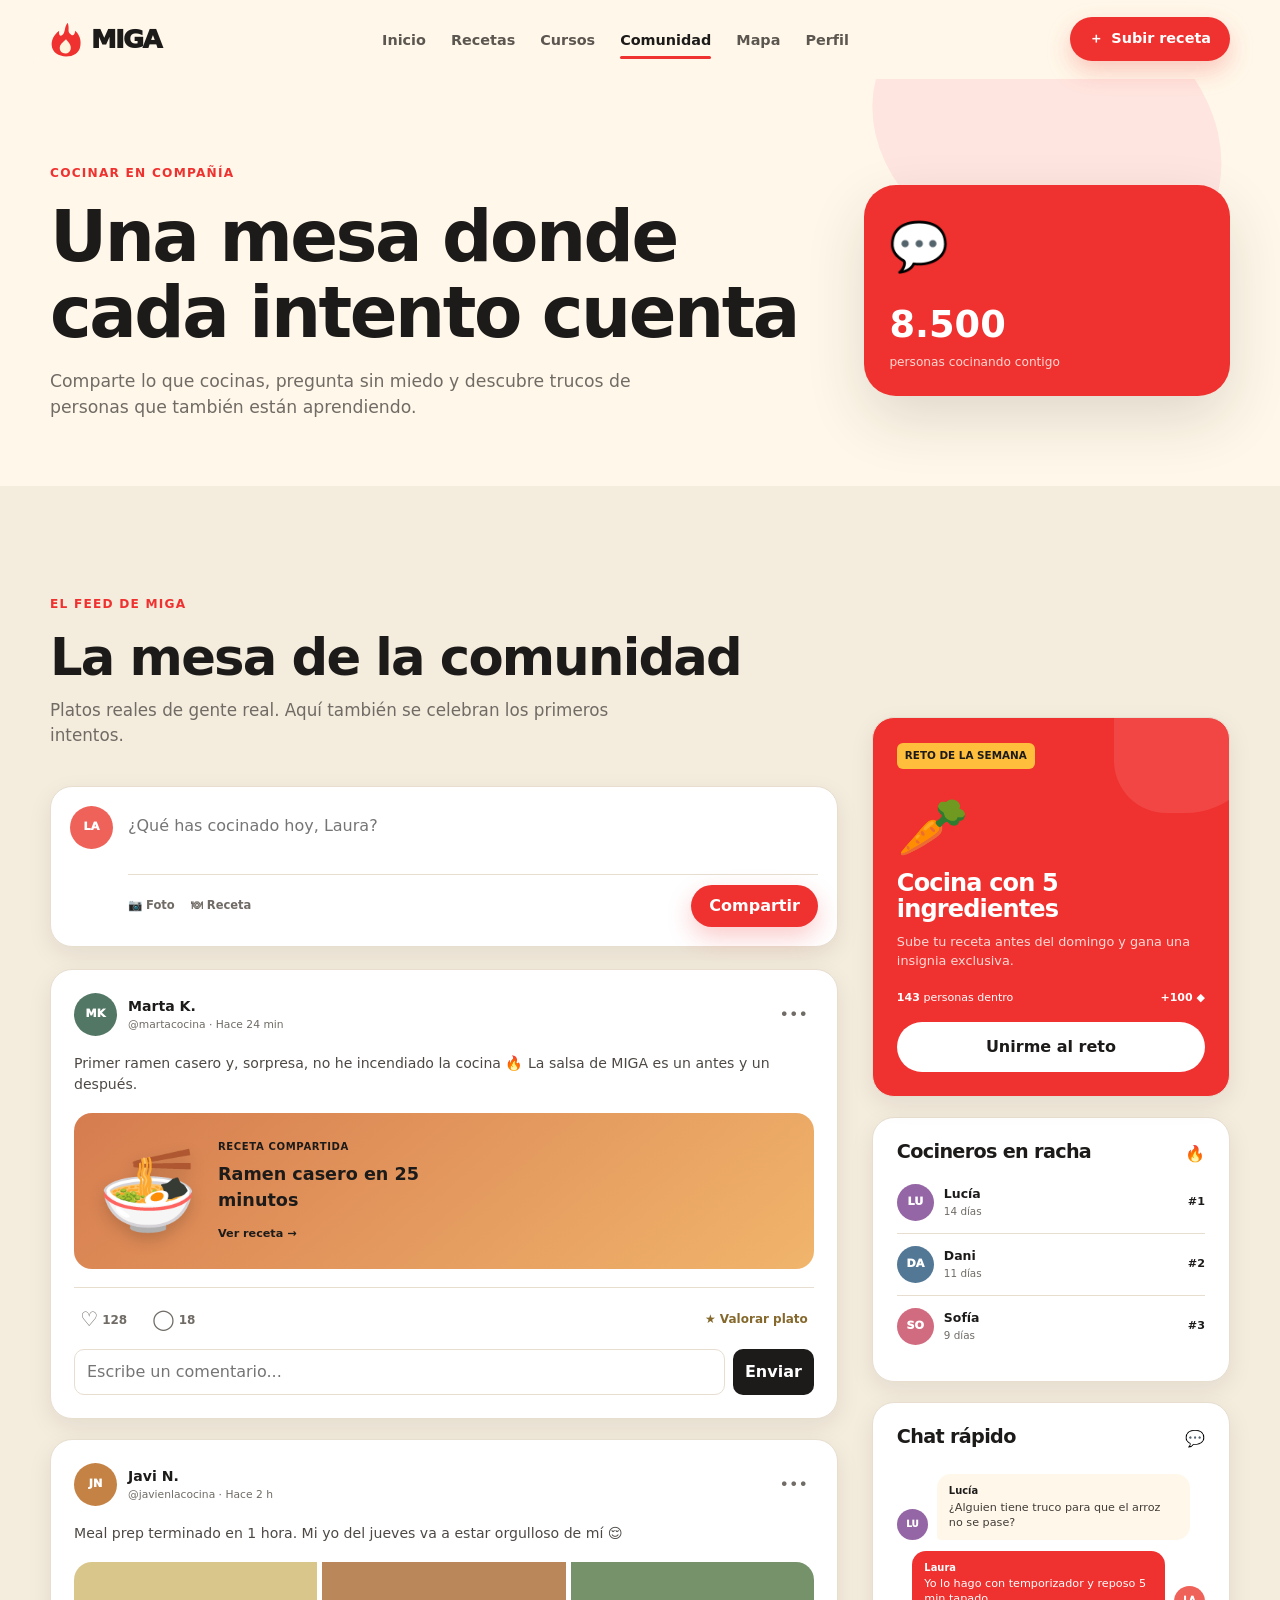
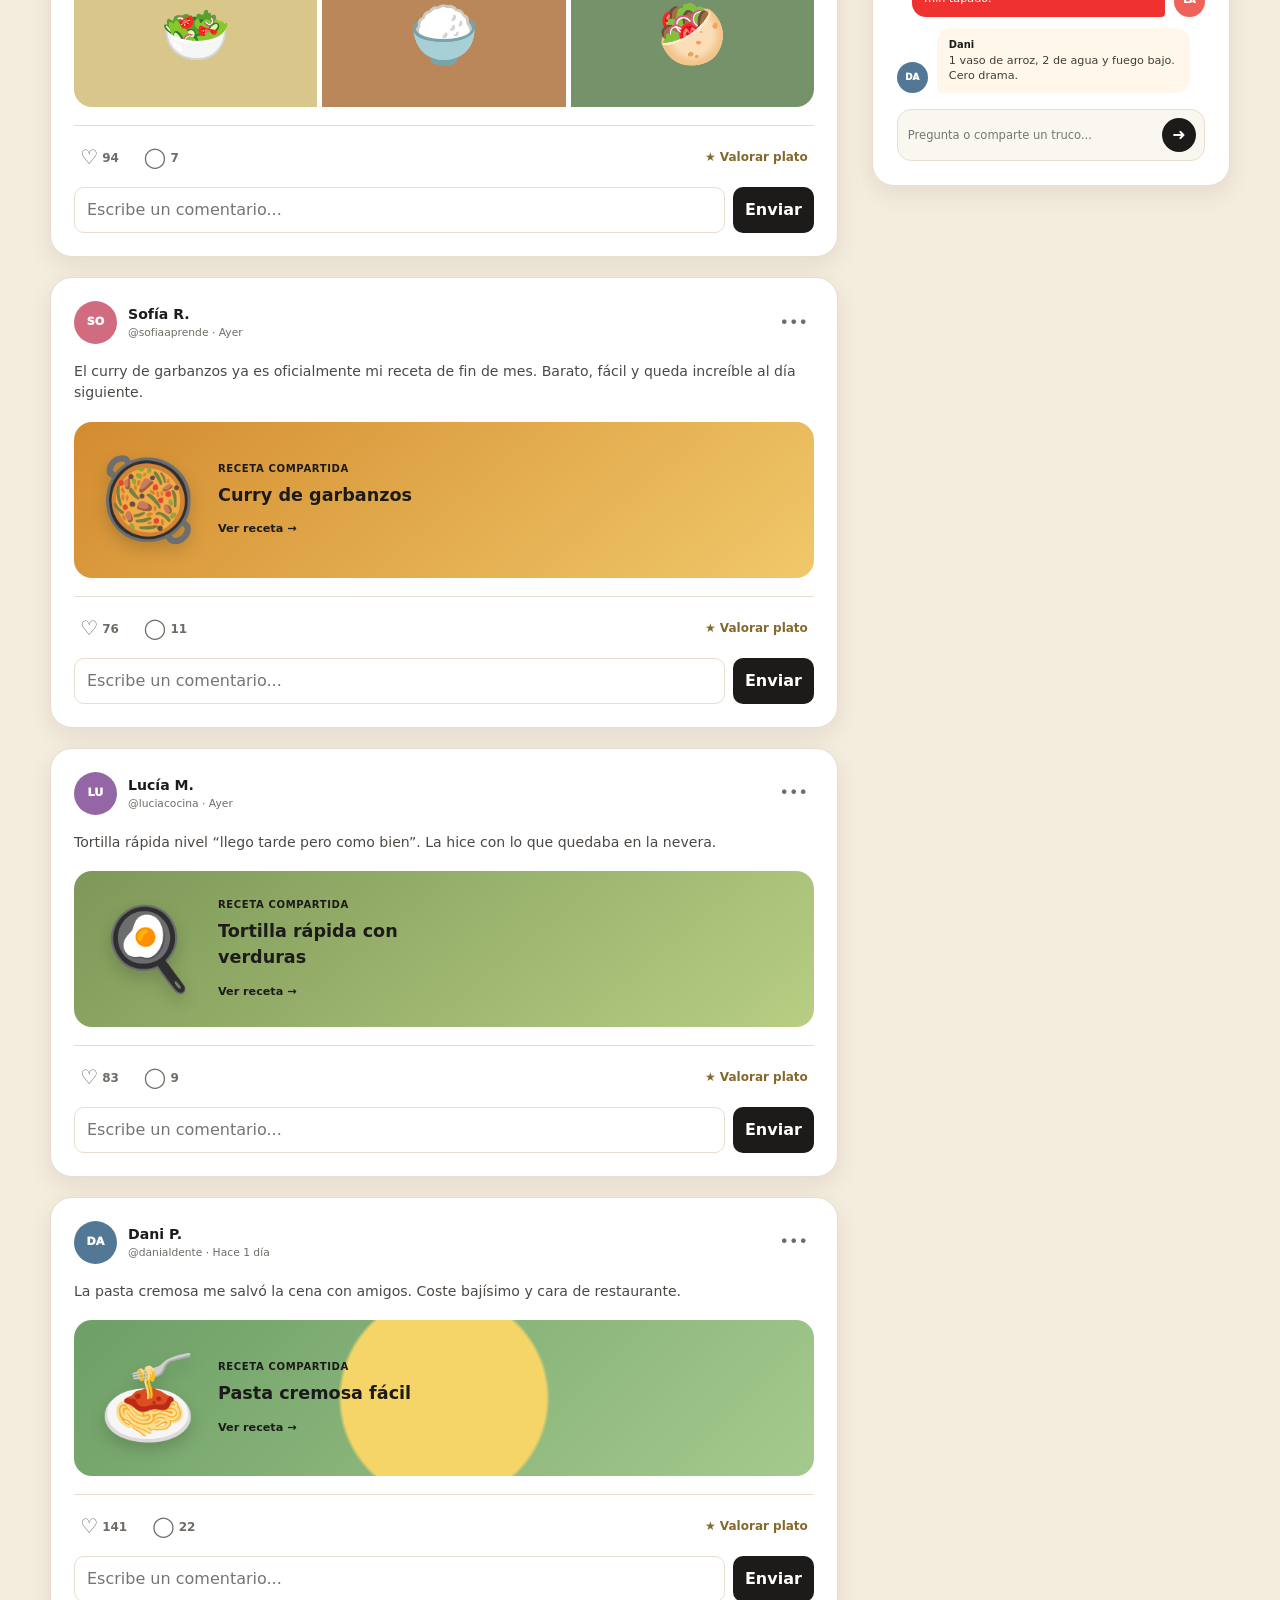
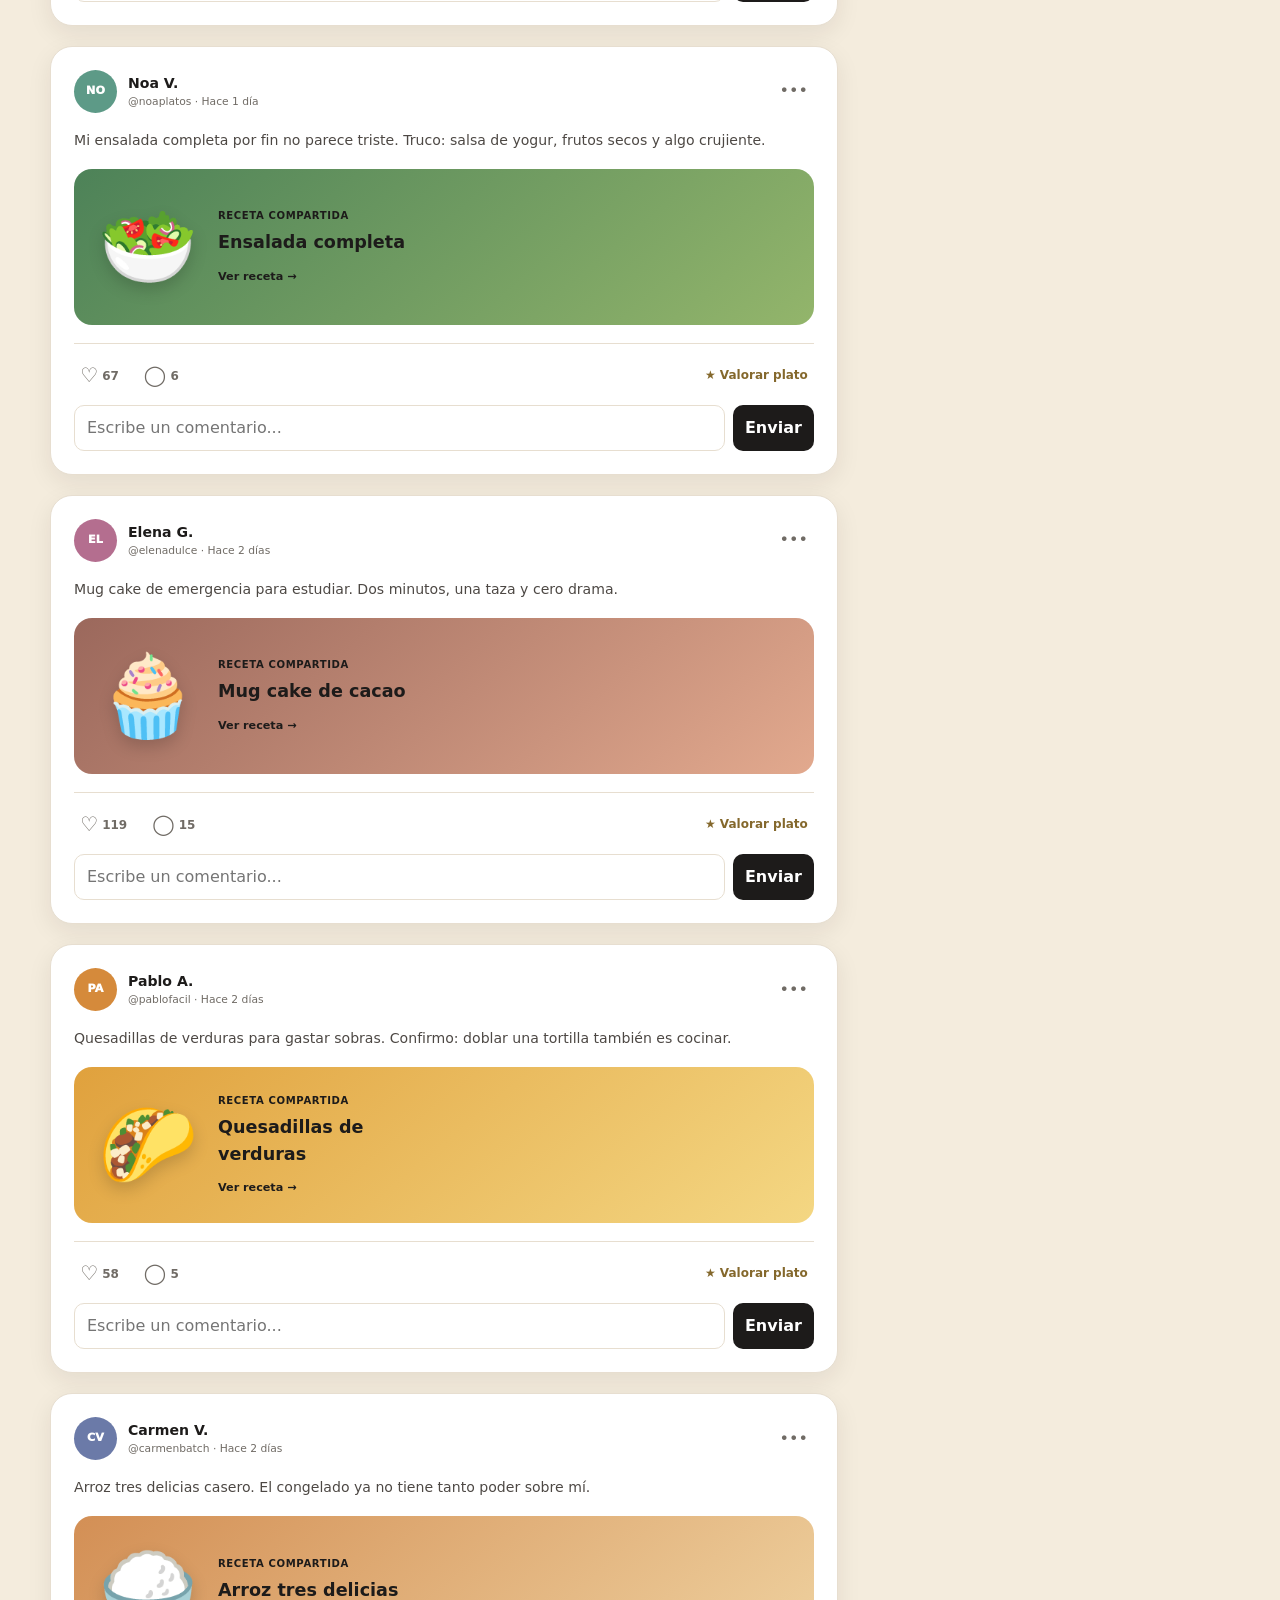
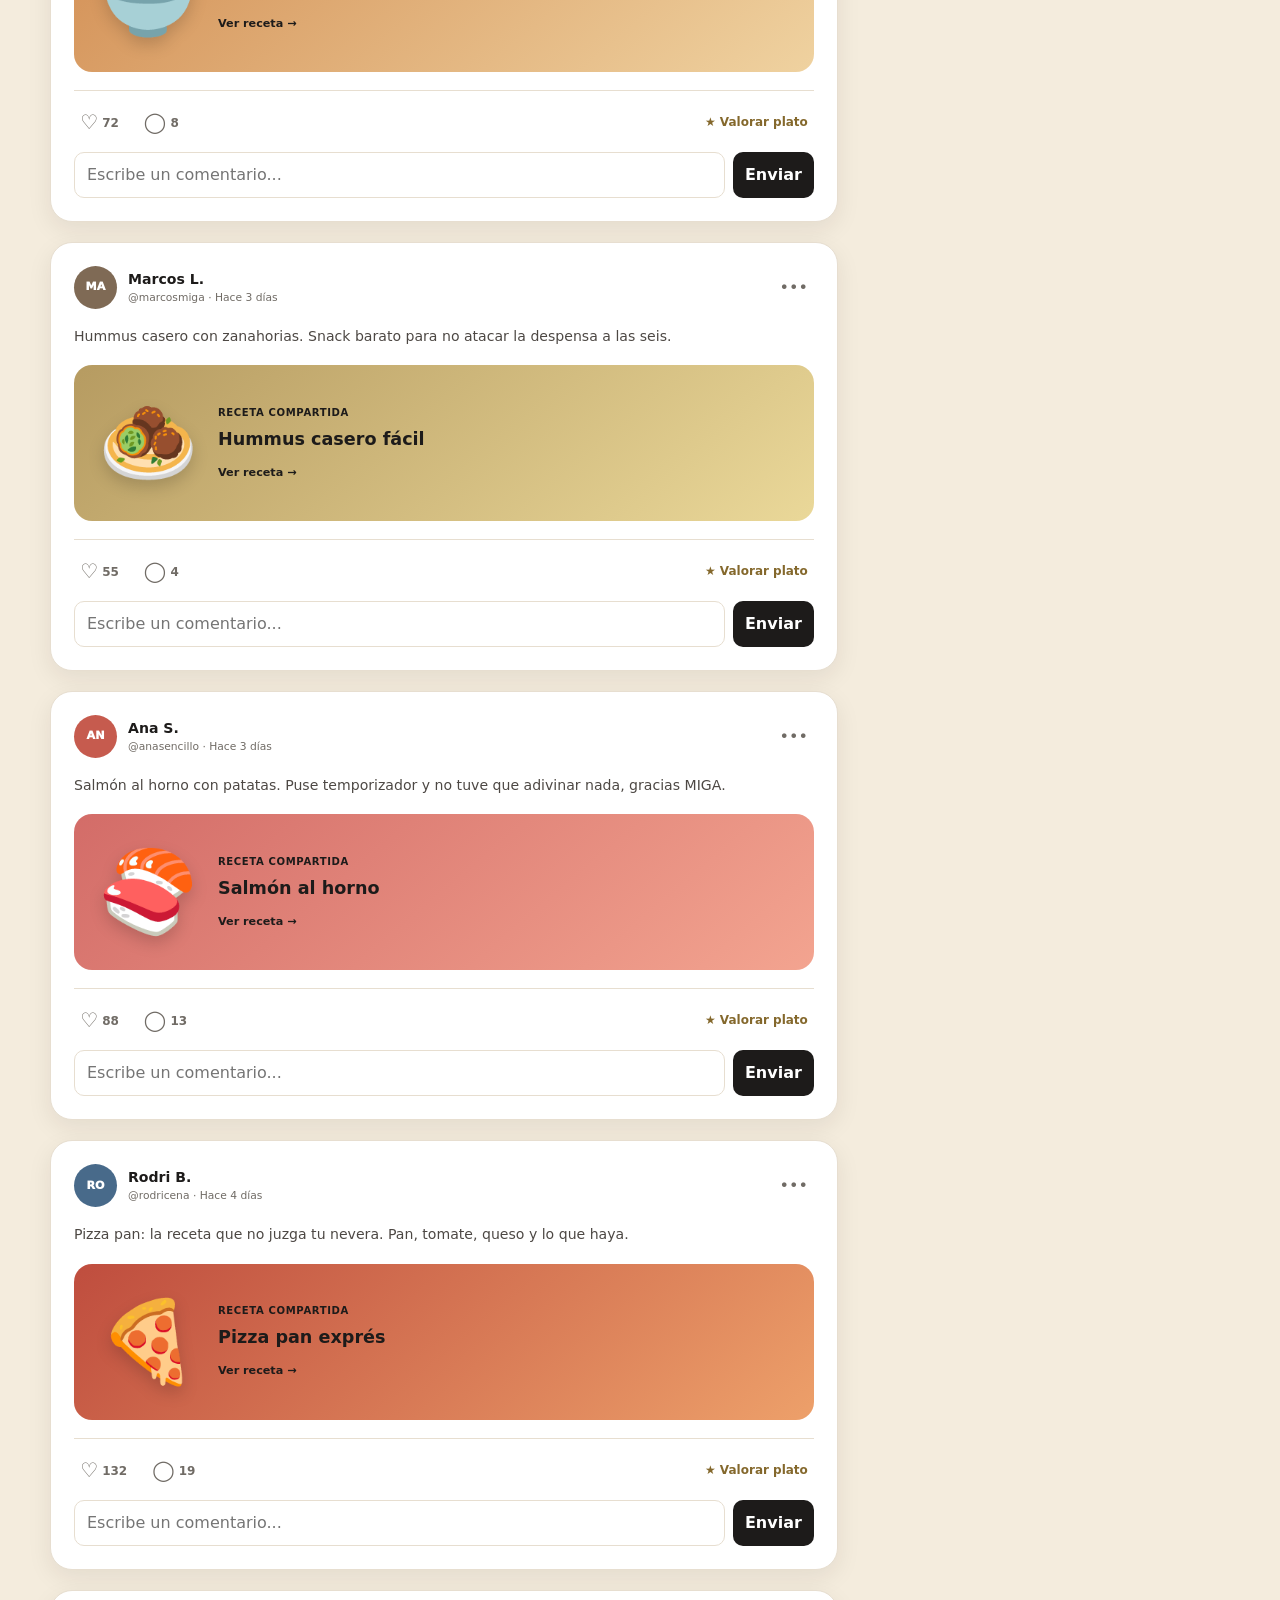
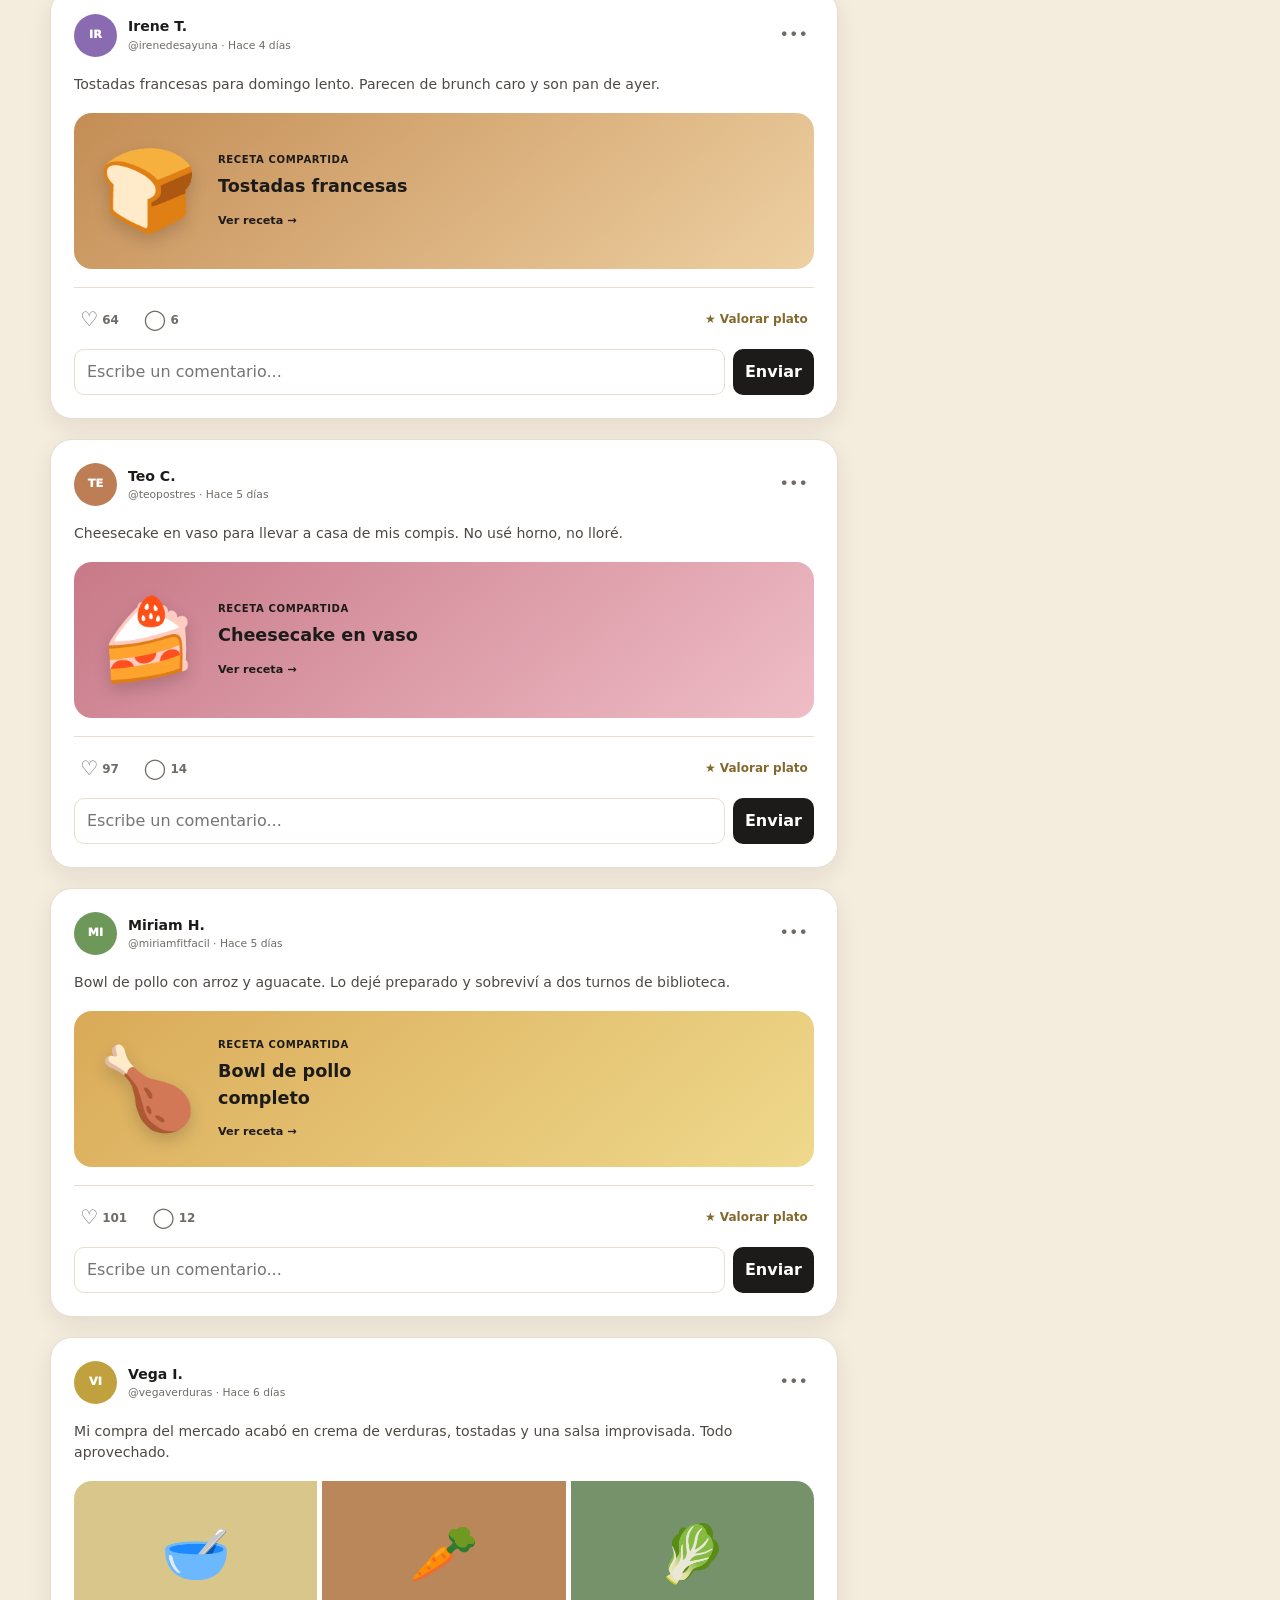
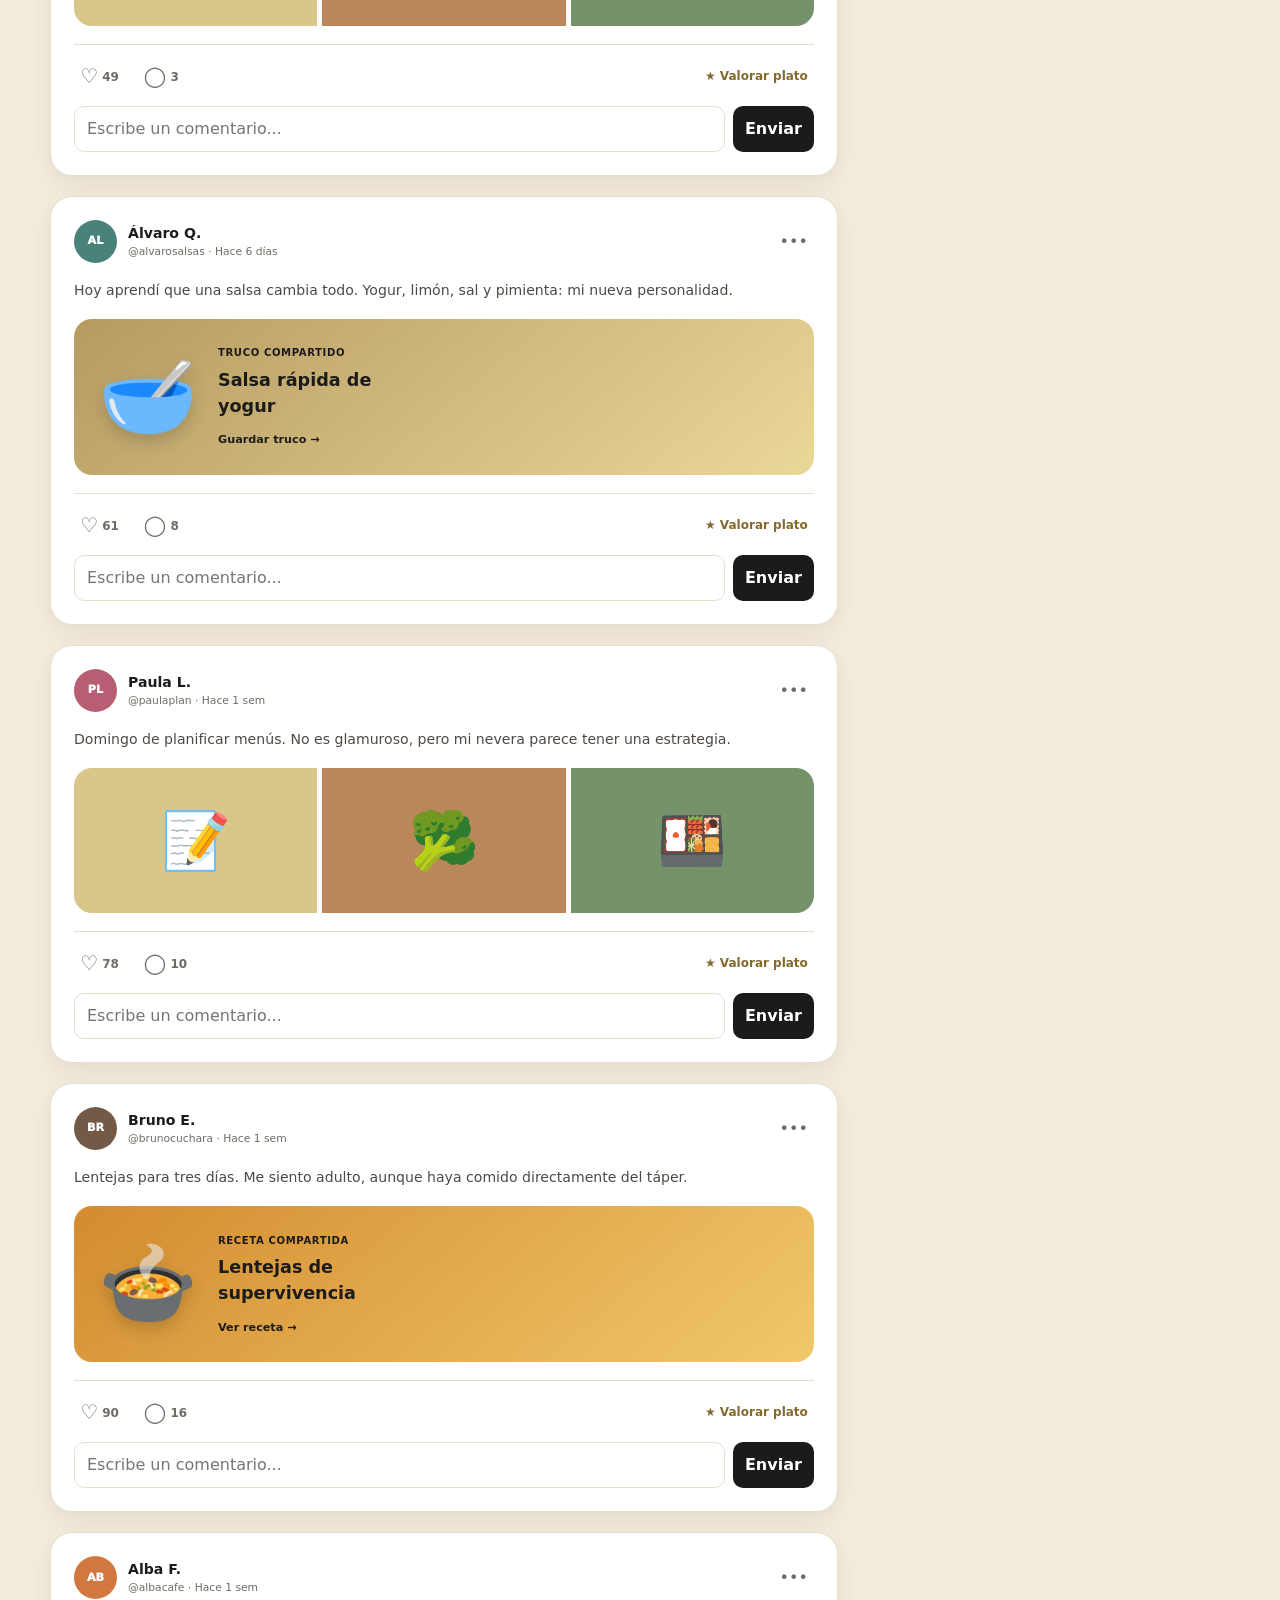
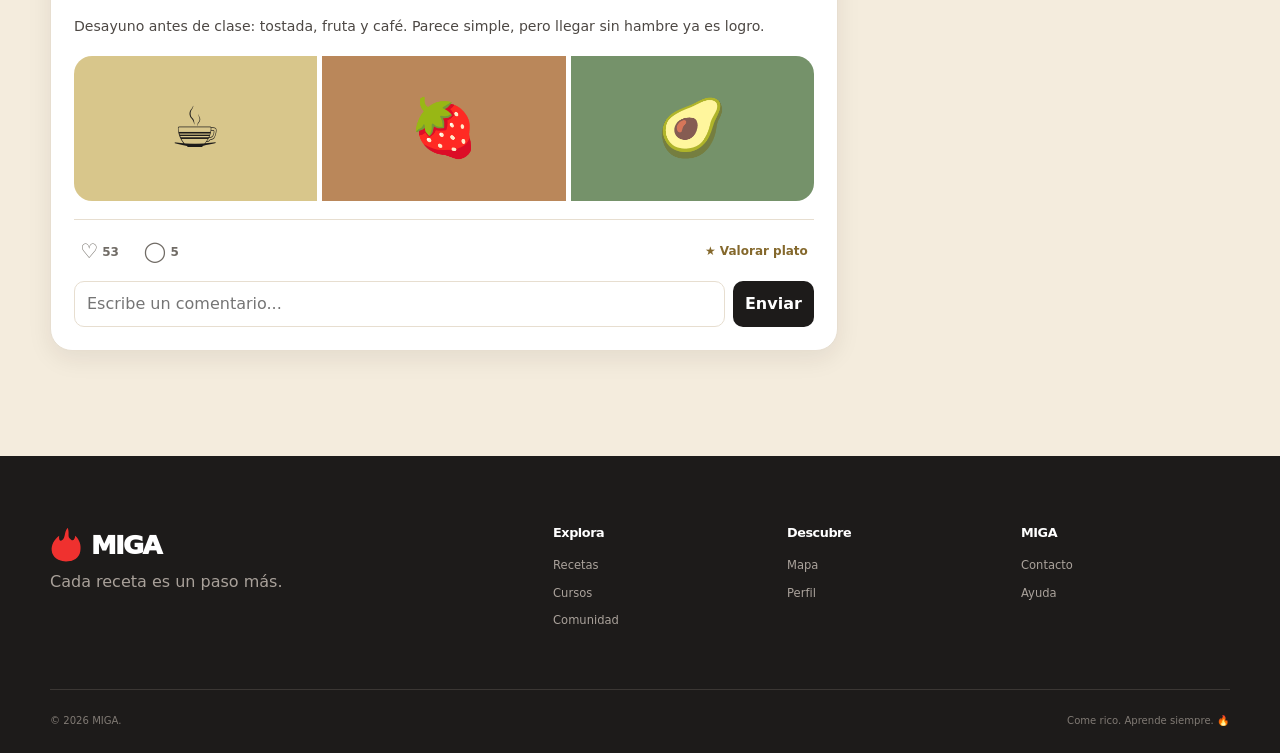
==== commit 5bb640a6: "3" ====
--- a/comunidad.html
+++ b/comunidad.html
@@ -10,8 +10,25 @@
         <article class="post-card reveal" data-post-id="post-1"><header class="post-header"><div class="user-avatar avatar-mk">MK</div><div><strong>Marta K.</strong><span>@martacocina · Hace 24 min</span></div><button class="icon-button" type="button" aria-label="Más opciones">•••</button></header><p>Primer ramen casero y, sorpresa, no he incendiado la cocina 🔥 La salsa de MIGA es un antes y un después.</p><div class="post-recipe visual-ramen"><div class="post-food" aria-hidden="true">🍜</div><div><span>Receta compartida</span><strong>Ramen casero en 25 minutos</strong><small>Ver receta →</small></div></div><div class="post-reactions"><button class="reaction-button like-button" type="button" aria-pressed="false"><span aria-hidden="true">♡</span> <b>128</b></button><button class="reaction-button comment-toggle" type="button"><span aria-hidden="true">◯</span> 18</button><button class="rate-button" type="button">★ Valorar plato</button></div><form class="comment-form" hidden><label class="sr-only">Añadir comentario</label><input type="text" maxlength="120" placeholder="Escribe un comentario..."><button type="submit">Enviar</button></form></article>
         <article class="post-card reveal" data-post-id="post-2"><header class="post-header"><div class="user-avatar avatar-jn">JN</div><div><strong>Javi N.</strong><span>@javienlacocina · Hace 2 h</span></div><button class="icon-button" type="button" aria-label="Más opciones">•••</button></header><p>Meal prep terminado en 1 hora. Mi yo del jueves va a estar orgulloso de mí 😌</p><div class="post-gallery" aria-label="Tres preparaciones de meal prep"><div>🥗</div><div>🍚</div><div>🥙</div></div><div class="post-reactions"><button class="reaction-button like-button" type="button" aria-pressed="false"><span aria-hidden="true">♡</span> <b>94</b></button><button class="reaction-button comment-toggle" type="button"><span aria-hidden="true">◯</span> 7</button><button class="rate-button" type="button">★ Valorar plato</button></div><form class="comment-form" hidden><label class="sr-only">Añadir comentario</label><input type="text" maxlength="120" placeholder="Escribe un comentario..."><button type="submit">Enviar</button></form></article>
         <article class="post-card reveal" data-post-id="post-3"><header class="post-header"><div class="user-avatar avatar-so">SO</div><div><strong>Sofía R.</strong><span>@sofiaaprende · Ayer</span></div><button class="icon-button" type="button" aria-label="Más opciones">•••</button></header><p>El curry de garbanzos ya es oficialmente mi receta de fin de mes. Barato, fácil y queda increíble al día siguiente.</p><div class="post-recipe visual-curry"><div class="post-food" aria-hidden="true">🥘</div><div><span>Receta compartida</span><strong>Curry de garbanzos</strong><small>Ver receta →</small></div></div><div class="post-reactions"><button class="reaction-button like-button" type="button" aria-pressed="false"><span aria-hidden="true">♡</span> <b>76</b></button><button class="reaction-button comment-toggle" type="button"><span aria-hidden="true">◯</span> 11</button><button class="rate-button" type="button">★ Valorar plato</button></div><form class="comment-form" hidden><label class="sr-only">Añadir comentario</label><input type="text" maxlength="120" placeholder="Escribe un comentario..."><button type="submit">Enviar</button></form></article>
+        <article class="post-card reveal" data-post-id="post-4"><header class="post-header"><div class="user-avatar avatar-lu">LU</div><div><strong>Lucía M.</strong><span>@luciacocina · Ayer</span></div><button class="icon-button" type="button" aria-label="Más opciones">•••</button></header><p>Tortilla rápida nivel “llego tarde pero como bien”. La hice con lo que quedaba en la nevera.</p><div class="post-recipe visual-tortilla"><div class="post-food" aria-hidden="true">🍳</div><div><span>Receta compartida</span><strong>Tortilla rápida con verduras</strong><small>Ver receta →</small></div></div><div class="post-reactions"><button class="reaction-button like-button" type="button" aria-pressed="false"><span aria-hidden="true">♡</span> <b>83</b></button><button class="reaction-button comment-toggle" type="button"><span aria-hidden="true">◯</span> 9</button><button class="rate-button" type="button">★ Valorar plato</button></div><form class="comment-form" hidden><label class="sr-only">Añadir comentario</label><input type="text" maxlength="120" placeholder="Escribe un comentario..."><button type="submit">Enviar</button></form></article>
+        <article class="post-card reveal" data-post-id="post-5"><header class="post-header"><div class="user-avatar avatar-da">DA</div><div><strong>Dani P.</strong><span>@danialdente · Hace 1 día</span></div><button class="icon-button" type="button" aria-label="Más opciones">•••</button></header><p>La pasta cremosa me salvó la cena con amigos. Coste bajísimo y cara de restaurante.</p><div class="post-recipe visual-pasta"><div class="post-food" aria-hidden="true">🍝</div><div><span>Receta compartida</span><strong>Pasta cremosa fácil</strong><small>Ver receta →</small></div></div><div class="post-reactions"><button class="reaction-button like-button" type="button" aria-pressed="false"><span aria-hidden="true">♡</span> <b>141</b></button><button class="reaction-button comment-toggle" type="button"><span aria-hidden="true">◯</span> 22</button><button class="rate-button" type="button">★ Valorar plato</button></div><form class="comment-form" hidden><label class="sr-only">Añadir comentario</label><input type="text" maxlength="120" placeholder="Escribe un comentario..."><button type="submit">Enviar</button></form></article>
+        <article class="post-card reveal" data-post-id="post-6"><header class="post-header"><div class="user-avatar avatar-no">NO</div><div><strong>Noa V.</strong><span>@noaplatos · Hace 1 día</span></div><button class="icon-button" type="button" aria-label="Más opciones">•••</button></header><p>Mi ensalada completa por fin no parece triste. Truco: salsa de yogur, frutos secos y algo crujiente.</p><div class="post-recipe visual-salad"><div class="post-food" aria-hidden="true">🥗</div><div><span>Receta compartida</span><strong>Ensalada completa</strong><small>Ver receta →</small></div></div><div class="post-reactions"><button class="reaction-button like-button" type="button" aria-pressed="false"><span aria-hidden="true">♡</span> <b>67</b></button><button class="reaction-button comment-toggle" type="button"><span aria-hidden="true">◯</span> 6</button><button class="rate-button" type="button">★ Valorar plato</button></div><form class="comment-form" hidden><label class="sr-only">Añadir comentario</label><input type="text" maxlength="120" placeholder="Escribe un comentario..."><button type="submit">Enviar</button></form></article>
+        <article class="post-card reveal" data-post-id="post-7"><header class="post-header"><div class="user-avatar avatar-el">EL</div><div><strong>Elena G.</strong><span>@elenadulce · Hace 2 días</span></div><button class="icon-button" type="button" aria-label="Más opciones">•••</button></header><p>Mug cake de emergencia para estudiar. Dos minutos, una taza y cero drama.</p><div class="post-recipe visual-cake"><div class="post-food" aria-hidden="true">🧁</div><div><span>Receta compartida</span><strong>Mug cake de cacao</strong><small>Ver receta →</small></div></div><div class="post-reactions"><button class="reaction-button like-button" type="button" aria-pressed="false"><span aria-hidden="true">♡</span> <b>119</b></button><button class="reaction-button comment-toggle" type="button"><span aria-hidden="true">◯</span> 15</button><button class="rate-button" type="button">★ Valorar plato</button></div><form class="comment-form" hidden><label class="sr-only">Añadir comentario</label><input type="text" maxlength="120" placeholder="Escribe un comentario..."><button type="submit">Enviar</button></form></article>
+        <article class="post-card reveal" data-post-id="post-8"><header class="post-header"><div class="user-avatar avatar-pa">PA</div><div><strong>Pablo A.</strong><span>@pablofacil · Hace 2 días</span></div><button class="icon-button" type="button" aria-label="Más opciones">•••</button></header><p>Quesadillas de verduras para gastar sobras. Confirmo: doblar una tortilla también es cocinar.</p><div class="post-recipe visual-quesadilla"><div class="post-food" aria-hidden="true">🌮</div><div><span>Receta compartida</span><strong>Quesadillas de verduras</strong><small>Ver receta →</small></div></div><div class="post-reactions"><button class="reaction-button like-button" type="button" aria-pressed="false"><span aria-hidden="true">♡</span> <b>58</b></button><button class="reaction-button comment-toggle" type="button"><span aria-hidden="true">◯</span> 5</button><button class="rate-button" type="button">★ Valorar plato</button></div><form class="comment-form" hidden><label class="sr-only">Añadir comentario</label><input type="text" maxlength="120" placeholder="Escribe un comentario..."><button type="submit">Enviar</button></form></article>
+        <article class="post-card reveal" data-post-id="post-9"><header class="post-header"><div class="user-avatar avatar-cv">CV</div><div><strong>Carmen V.</strong><span>@carmenbatch · Hace 2 días</span></div><button class="icon-button" type="button" aria-label="Más opciones">•••</button></header><p>Arroz tres delicias casero. El congelado ya no tiene tanto poder sobre mí.</p><div class="post-recipe visual-rice"><div class="post-food" aria-hidden="true">🍚</div><div><span>Receta compartida</span><strong>Arroz tres delicias</strong><small>Ver receta →</small></div></div><div class="post-reactions"><button class="reaction-button like-button" type="button" aria-pressed="false"><span aria-hidden="true">♡</span> <b>72</b></button><button class="reaction-button comment-toggle" type="button"><span aria-hidden="true">◯</span> 8</button><button class="rate-button" type="button">★ Valorar plato</button></div><form class="comment-form" hidden><label class="sr-only">Añadir comentario</label><input type="text" maxlength="120" placeholder="Escribe un comentario..."><button type="submit">Enviar</button></form></article>
+        <article class="post-card reveal" data-post-id="post-10"><header class="post-header"><div class="user-avatar avatar-ma">MA</div><div><strong>Marcos L.</strong><span>@marcosmiga · Hace 3 días</span></div><button class="icon-button" type="button" aria-label="Más opciones">•••</button></header><p>Hummus casero con zanahorias. Snack barato para no atacar la despensa a las seis.</p><div class="post-recipe visual-hummus"><div class="post-food" aria-hidden="true">🧆</div><div><span>Receta compartida</span><strong>Hummus casero fácil</strong><small>Ver receta →</small></div></div><div class="post-reactions"><button class="reaction-button like-button" type="button" aria-pressed="false"><span aria-hidden="true">♡</span> <b>55</b></button><button class="reaction-button comment-toggle" type="button"><span aria-hidden="true">◯</span> 4</button><button class="rate-button" type="button">★ Valorar plato</button></div><form class="comment-form" hidden><label class="sr-only">Añadir comentario</label><input type="text" maxlength="120" placeholder="Escribe un comentario..."><button type="submit">Enviar</button></form></article>
+        <article class="post-card reveal" data-post-id="post-11"><header class="post-header"><div class="user-avatar avatar-an">AN</div><div><strong>Ana S.</strong><span>@anasencillo · Hace 3 días</span></div><button class="icon-button" type="button" aria-label="Más opciones">•••</button></header><p>Salmón al horno con patatas. Puse temporizador y no tuve que adivinar nada, gracias MIGA.</p><div class="post-recipe visual-salmon"><div class="post-food" aria-hidden="true">🍣</div><div><span>Receta compartida</span><strong>Salmón al horno</strong><small>Ver receta →</small></div></div><div class="post-reactions"><button class="reaction-button like-button" type="button" aria-pressed="false"><span aria-hidden="true">♡</span> <b>88</b></button><button class="reaction-button comment-toggle" type="button"><span aria-hidden="true">◯</span> 13</button><button class="rate-button" type="button">★ Valorar plato</button></div><form class="comment-form" hidden><label class="sr-only">Añadir comentario</label><input type="text" maxlength="120" placeholder="Escribe un comentario..."><button type="submit">Enviar</button></form></article>
+        <article class="post-card reveal" data-post-id="post-12"><header class="post-header"><div class="user-avatar avatar-ro">RO</div><div><strong>Rodri B.</strong><span>@rodricena · Hace 4 días</span></div><button class="icon-button" type="button" aria-label="Más opciones">•••</button></header><p>Pizza pan: la receta que no juzga tu nevera. Pan, tomate, queso y lo que haya.</p><div class="post-recipe visual-pizza"><div class="post-food" aria-hidden="true">🍕</div><div><span>Receta compartida</span><strong>Pizza pan exprés</strong><small>Ver receta →</small></div></div><div class="post-reactions"><button class="reaction-button like-button" type="button" aria-pressed="false"><span aria-hidden="true">♡</span> <b>132</b></button><button class="reaction-button comment-toggle" type="button"><span aria-hidden="true">◯</span> 19</button><button class="rate-button" type="button">★ Valorar plato</button></div><form class="comment-form" hidden><label class="sr-only">Añadir comentario</label><input type="text" maxlength="120" placeholder="Escribe un comentario..."><button type="submit">Enviar</button></form></article>
+        <article class="post-card reveal" data-post-id="post-13"><header class="post-header"><div class="user-avatar avatar-ir">IR</div><div><strong>Irene T.</strong><span>@irenedesayuna · Hace 4 días</span></div><button class="icon-button" type="button" aria-label="Más opciones">•••</button></header><p>Tostadas francesas para domingo lento. Parecen de brunch caro y son pan de ayer.</p><div class="post-recipe visual-toast"><div class="post-food" aria-hidden="true">🍞</div><div><span>Receta compartida</span><strong>Tostadas francesas</strong><small>Ver receta →</small></div></div><div class="post-reactions"><button class="reaction-button like-button" type="button" aria-pressed="false"><span aria-hidden="true">♡</span> <b>64</b></button><button class="reaction-button comment-toggle" type="button"><span aria-hidden="true">◯</span> 6</button><button class="rate-button" type="button">★ Valorar plato</button></div><form class="comment-form" hidden><label class="sr-only">Añadir comentario</label><input type="text" maxlength="120" placeholder="Escribe un comentario..."><button type="submit">Enviar</button></form></article>
+        <article class="post-card reveal" data-post-id="post-14"><header class="post-header"><div class="user-avatar avatar-te">TE</div><div><strong>Teo C.</strong><span>@teopostres · Hace 5 días</span></div><button class="icon-button" type="button" aria-label="Más opciones">•••</button></header><p>Cheesecake en vaso para llevar a casa de mis compis. No usé horno, no lloré.</p><div class="post-recipe visual-cheesecake"><div class="post-food" aria-hidden="true">🍰</div><div><span>Receta compartida</span><strong>Cheesecake en vaso</strong><small>Ver receta →</small></div></div><div class="post-reactions"><button class="reaction-button like-button" type="button" aria-pressed="false"><span aria-hidden="true">♡</span> <b>97</b></button><button class="reaction-button comment-toggle" type="button"><span aria-hidden="true">◯</span> 14</button><button class="rate-button" type="button">★ Valorar plato</button></div><form class="comment-form" hidden><label class="sr-only">Añadir comentario</label><input type="text" maxlength="120" placeholder="Escribe un comentario..."><button type="submit">Enviar</button></form></article>
+        <article class="post-card reveal" data-post-id="post-15"><header class="post-header"><div class="user-avatar avatar-mi">MI</div><div><strong>Miriam H.</strong><span>@miriamfitfacil · Hace 5 días</span></div><button class="icon-button" type="button" aria-label="Más opciones">•••</button></header><p>Bowl de pollo con arroz y aguacate. Lo dejé preparado y sobreviví a dos turnos de biblioteca.</p><div class="post-recipe visual-chicken"><div class="post-food" aria-hidden="true">🍗</div><div><span>Receta compartida</span><strong>Bowl de pollo completo</strong><small>Ver receta →</small></div></div><div class="post-reactions"><button class="reaction-button like-button" type="button" aria-pressed="false"><span aria-hidden="true">♡</span> <b>101</b></button><button class="reaction-button comment-toggle" type="button"><span aria-hidden="true">◯</span> 12</button><button class="rate-button" type="button">★ Valorar plato</button></div><form class="comment-form" hidden><label class="sr-only">Añadir comentario</label><input type="text" maxlength="120" placeholder="Escribe un comentario..."><button type="submit">Enviar</button></form></article>
+        <article class="post-card reveal" data-post-id="post-16"><header class="post-header"><div class="user-avatar avatar-vi">VI</div><div><strong>Vega I.</strong><span>@vegaverduras · Hace 6 días</span></div><button class="icon-button" type="button" aria-label="Más opciones">•••</button></header><p>Mi compra del mercado acabó en crema de verduras, tostadas y una salsa improvisada. Todo aprovechado.</p><div class="post-gallery" aria-label="Tres platos con verduras"><div>🥣</div><div>🥕</div><div>🥬</div></div><div class="post-reactions"><button class="reaction-button like-button" type="button" aria-pressed="false"><span aria-hidden="true">♡</span> <b>49</b></button><button class="reaction-button comment-toggle" type="button"><span aria-hidden="true">◯</span> 3</button><button class="rate-button" type="button">★ Valorar plato</button></div><form class="comment-form" hidden><label class="sr-only">Añadir comentario</label><input type="text" maxlength="120" placeholder="Escribe un comentario..."><button type="submit">Enviar</button></form></article>
+        <article class="post-card reveal" data-post-id="post-17"><header class="post-header"><div class="user-avatar avatar-al">AL</div><div><strong>Álvaro Q.</strong><span>@alvarosalsas · Hace 6 días</span></div><button class="icon-button" type="button" aria-label="Más opciones">•••</button></header><p>Hoy aprendí que una salsa cambia todo. Yogur, limón, sal y pimienta: mi nueva personalidad.</p><div class="post-recipe visual-hummus"><div class="post-food" aria-hidden="true">🥣</div><div><span>Truco compartido</span><strong>Salsa rápida de yogur</strong><small>Guardar truco →</small></div></div><div class="post-reactions"><button class="reaction-button like-button" type="button" aria-pressed="false"><span aria-hidden="true">♡</span> <b>61</b></button><button class="reaction-button comment-toggle" type="button"><span aria-hidden="true">◯</span> 8</button><button class="rate-button" type="button">★ Valorar plato</button></div><form class="comment-form" hidden><label class="sr-only">Añadir comentario</label><input type="text" maxlength="120" placeholder="Escribe un comentario..."><button type="submit">Enviar</button></form></article>
+        <article class="post-card reveal" data-post-id="post-18"><header class="post-header"><div class="user-avatar avatar-pl">PL</div><div><strong>Paula L.</strong><span>@paulaplan · Hace 1 sem</span></div><button class="icon-button" type="button" aria-label="Más opciones">•••</button></header><p>Domingo de planificar menús. No es glamuroso, pero mi nevera parece tener una estrategia.</p><div class="post-gallery" aria-label="Plan semanal de comida"><div>📝</div><div>🥦</div><div>🍱</div></div><div class="post-reactions"><button class="reaction-button like-button" type="button" aria-pressed="false"><span aria-hidden="true">♡</span> <b>78</b></button><button class="reaction-button comment-toggle" type="button"><span aria-hidden="true">◯</span> 10</button><button class="rate-button" type="button">★ Valorar plato</button></div><form class="comment-form" hidden><label class="sr-only">Añadir comentario</label><input type="text" maxlength="120" placeholder="Escribe un comentario..."><button type="submit">Enviar</button></form></article>
+        <article class="post-card reveal" data-post-id="post-19"><header class="post-header"><div class="user-avatar avatar-br">BR</div><div><strong>Bruno E.</strong><span>@brunocuchara · Hace 1 sem</span></div><button class="icon-button" type="button" aria-label="Más opciones">•••</button></header><p>Lentejas para tres días. Me siento adulto, aunque haya comido directamente del táper.</p><div class="post-recipe visual-curry"><div class="post-food" aria-hidden="true">🍲</div><div><span>Receta compartida</span><strong>Lentejas de supervivencia</strong><small>Ver receta →</small></div></div><div class="post-reactions"><button class="reaction-button like-button" type="button" aria-pressed="false"><span aria-hidden="true">♡</span> <b>90</b></button><button class="reaction-button comment-toggle" type="button"><span aria-hidden="true">◯</span> 16</button><button class="rate-button" type="button">★ Valorar plato</button></div><form class="comment-form" hidden><label class="sr-only">Añadir comentario</label><input type="text" maxlength="120" placeholder="Escribe un comentario..."><button type="submit">Enviar</button></form></article>
+        <article class="post-card reveal" data-post-id="post-20"><header class="post-header"><div class="user-avatar avatar-ab">AB</div><div><strong>Alba F.</strong><span>@albacafe · Hace 1 sem</span></div><button class="icon-button" type="button" aria-label="Más opciones">•••</button></header><p>Desayuno antes de clase: tostada, fruta y café. Parece simple, pero llegar sin hambre ya es logro.</p><div class="post-gallery" aria-label="Desayuno casero"><div>☕</div><div>🍓</div><div>🥑</div></div><div class="post-reactions"><button class="reaction-button like-button" type="button" aria-pressed="false"><span aria-hidden="true">♡</span> <b>53</b></button><button class="reaction-button comment-toggle" type="button"><span aria-hidden="true">◯</span> 5</button><button class="rate-button" type="button">★ Valorar plato</button></div><form class="comment-form" hidden><label class="sr-only">Añadir comentario</label><input type="text" maxlength="120" placeholder="Escribe un comentario..."><button type="submit">Enviar</button></form></article>
       </div>
-    </div><aside class="community-aside reveal"><div class="aside-card challenge-card"><span class="aside-kicker">Reto de la semana</span><div class="challenge-icon" aria-hidden="true">🥕</div><h3>Cocina con 5 ingredientes</h3><p>Sube tu receta antes del domingo y gana una insignia exclusiva.</p><div class="challenge-progress"><span><b>143</b> personas dentro</span><strong>+100 ◆</strong></div><button class="button button-primary button-full" type="button" data-join-challenge>Unirme al reto</button></div><div class="aside-card cook-list"><div class="aside-title"><h3>Cocineros en racha</h3><span>🔥</span></div><div class="cook-row"><div class="user-avatar avatar-lu">LU</div><div><strong>Lucía</strong><span>14 días</span></div><b>#1</b></div><div class="cook-row"><div class="user-avatar avatar-da">DA</div><div><strong>Dani</strong><span>11 días</span></div><b>#2</b></div><div class="cook-row"><div class="user-avatar avatar-so">SO</div><div><strong>Sofía</strong><span>9 días</span></div><b>#3</b></div></div></aside></div></section>
+    </div><aside class="community-aside reveal"><div class="aside-card challenge-card"><span class="aside-kicker">Reto de la semana</span><div class="challenge-icon" aria-hidden="true">🥕</div><h3>Cocina con 5 ingredientes</h3><p>Sube tu receta antes del domingo y gana una insignia exclusiva.</p><div class="challenge-progress"><span><b>143</b> personas dentro</span><strong>+100 ◆</strong></div><button class="button button-primary button-full" type="button" data-join-challenge>Unirme al reto</button></div><div class="aside-card cook-list"><div class="aside-title"><h3>Cocineros en racha</h3><span>🔥</span></div><div class="cook-row"><div class="user-avatar avatar-lu">LU</div><div><strong>Lucía</strong><span>14 días</span></div><b>#1</b></div><div class="cook-row"><div class="user-avatar avatar-da">DA</div><div><strong>Dani</strong><span>11 días</span></div><b>#2</b></div><div class="cook-row"><div class="user-avatar avatar-so">SO</div><div><strong>Sofía</strong><span>9 días</span></div><b>#3</b></div></div><div class="aside-card community-chat" id="community-chat"><div class="aside-title"><h3>Chat rápido</h3><span>💬</span></div><div class="chat-thread" id="chat-thread" aria-live="polite"><div class="chat-message"><div class="user-avatar avatar-lu">LU</div><p><strong>Lucía</strong> ¿Alguien tiene truco para que el arroz no se pase?</p></div><div class="chat-message is-own"><p><strong>Laura</strong> Yo lo hago con temporizador y reposo 5 min tapado.</p><div class="user-avatar avatar-la">LA</div></div><div class="chat-message"><div class="user-avatar avatar-da">DA</div><p><strong>Dani</strong> 1 vaso de arroz, 2 de agua y fuego bajo. Cero drama.</p></div></div><form class="chat-form" id="chat-form"><label class="sr-only" for="chat-input">Escribe en el chat</label><input id="chat-input" type="text" maxlength="100" placeholder="Pregunta o comparte un truco..."><button type="submit" aria-label="Enviar mensaje">➜</button></form></div></aside></div></section>
   </main>
   <footer class="site-footer"><div class="container footer-main"><div class="footer-brand"><a class="brand brand-footer" href="index.html"><span class="brand-mark" aria-hidden="true"><svg viewBox="0 0 56 64"><path d="M31 3c4 12-2 15 6 21 4 3 7-2 7-7 8 7 11 17 9 27-2 12-12 18-25 18S4 55 3 43c-1-10 4-19 13-26-1 8 2 10 5 8 7-5 3-14 10-22Z" fill="currentColor"/></svg></span><span>MIGA</span></a><p>Cada receta es un paso más.</p></div><div class="footer-links"><div><h3>Explora</h3><a href="recetas.html">Recetas</a><a href="cursos.html">Cursos</a><a href="comunidad.html">Comunidad</a></div><div><h3>Descubre</h3><a href="mapa.html">Mapa</a><a href="perfil.html">Perfil</a></div><div><h3>MIGA</h3><a href="#">Contacto</a><a href="#">Ayuda</a></div></div></div><div class="container footer-bottom"><span>© 2026 MIGA.</span><span>Come rico. Aprende siempre. 🔥</span></div></footer>
   <div class="toast" id="toast" role="status" aria-live="polite"><span class="toast-icon">✓</span><div><strong id="toast-title">¡Hecho!</strong><span id="toast-message"></span></div></div><script src="script.js"></script>
--- a/styles.css
+++ b/styles.css
@@ -286,7 +286,7 @@
 .community-layout { display: grid; grid-template-columns: minmax(0, 1.65fr) minmax(260px, .75fr); gap: 34px; }
 .share-box { display: flex; gap: 15px; margin-bottom: 22px; padding: 19px; background: white; border: 1px solid var(--line); border-radius: var(--radius-md); box-shadow: var(--shadow-sm); }
 .user-avatar { display: grid; place-items: center; flex: 0 0 auto; width: 43px; height: 43px; color: white; border-radius: 50%; font-size: .7rem; font-weight: 950; }
-.avatar-la { background: #ef6259; }.avatar-mk { background: #537765; }.avatar-jn { background: #c58245; }.avatar-lu { background: #9566a5; }.avatar-da { background: #527896; }.avatar-so { background: #d16b7f; }
+.avatar-la { background: #ef6259; }.avatar-mk { background: #537765; }.avatar-jn { background: #c58245; }.avatar-lu { background: #9566a5; }.avatar-da { background: #527896; }.avatar-so { background: #d16b7f; }.avatar-no { background: #5d9a87; }.avatar-el { background: #b46e8f; }.avatar-pa { background: #d58a3b; }.avatar-cv { background: #6b7aa8; }.avatar-ma { background: #7f6a55; }.avatar-an { background: #c65b4e; }.avatar-ro { background: #486a8a; }.avatar-ir { background: #8a6bb1; }.avatar-te { background: #bd7d55; }.avatar-mi { background: #6e9859; }.avatar-vi { background: #c1a13d; }.avatar-al { background: #488278; }.avatar-pl { background: #b85e73; }.avatar-br { background: #735a47; }.avatar-ab { background: #d07840; }
 .share-content { flex: 1; }
 .share-content textarea { display: block; width: 100%; padding: 8px 0 12px; resize: none; border: 0; outline: 0; color: var(--ink); }
 .share-actions { display: flex; align-items: center; justify-content: space-between; padding-top: 10px; border-top: 1px solid var(--line); }
@@ -334,6 +334,18 @@
 .cook-row div:nth-child(2) { flex: 1; }
 .cook-row strong, .cook-row span { display: block; }
 .cook-row strong { font-size: .78rem; }.cook-row span { color: var(--muted); font-size: .65rem; }.cook-row b { font-size: .7rem; }
+.community-chat { overflow: hidden; }
+.chat-thread { display: grid; gap: 11px; max-height: 250px; margin: 18px -6px 16px 0; padding-right: 6px; overflow-y: auto; scrollbar-width: thin; }
+.chat-message { display: flex; align-items: flex-end; gap: 9px; }
+.chat-message .user-avatar { width: 31px; height: 31px; font-size: .55rem; }
+.chat-message p { max-width: 82%; margin: 0; padding: 10px 12px; color: #403b37; background: var(--cream); border-radius: 14px 14px 14px 4px; font-size: .7rem; line-height: 1.35; }
+.chat-message p strong { display: block; margin-bottom: 2px; color: var(--ink); font-size: .62rem; }
+.chat-message.is-own { justify-content: flex-end; }
+.chat-message.is-own p { color: white; background: var(--red); border-radius: 14px 14px 4px 14px; }
+.chat-message.is-own p strong { color: white; }
+.chat-form { display: flex; gap: 8px; padding: 8px; background: #faf7f1; border: 1px solid var(--line); border-radius: 14px; }
+.chat-form input { flex: 1; min-width: 0; border: 0; outline: 0; background: transparent; font-size: .72rem; }
+.chat-form button { display: grid; place-items: center; flex: 0 0 auto; width: 34px; height: 34px; border: 0; color: white; background: var(--ink); border-radius: 50%; cursor: pointer; font-weight: 900; }
 
 /* Rewards */
 .rewards-section { background: white; }
@@ -428,7 +440,7 @@
 @media (max-width: 820px) {
   .section{padding:80px 0}.header-inner{min-height:68px}.menu-toggle{display:block;margin-left:auto}.header-cta{margin-left:4px}.main-nav{position:absolute;top:68px;right:20px;left:20px;display:grid;gap:0;padding:10px;background:white;border:1px solid var(--line);border-radius:18px;box-shadow:var(--shadow-lg);transform:translateY(-10px);opacity:0;pointer-events:none;transition:.22s}.main-nav.open{transform:translateY(0);opacity:1;pointer-events:auto}.nav-link{padding:12px 14px;border-radius:10px}.nav-link:hover,.nav-link.active{background:var(--cream)}.nav-link::after{display:none}.menu-toggle.open span:first-child{transform:translateY(7px) rotate(45deg)}.menu-toggle.open span:nth-child(2){opacity:0}.menu-toggle.open span:last-child{transform:translateY(-7px) rotate(-45deg)}
   .hero{padding-top:100px}.hero-grid{grid-template-columns:1fr}.hero-copy{padding:30px 0 0;text-align:center}.hero h1,.hero-subtitle{margin-right:auto;margin-left:auto}.hero-actions,.hero-proof{justify-content:center}.hero-visual{width:min(100%,600px);margin:auto;transform:scale(.92);transform-origin:center}.stats-strip{grid-template-columns:repeat(2,1fr);margin-top:0}.stat:nth-child(2){border-right:0}.stat:nth-child(-n+2){padding-bottom:18px;margin-bottom:18px;border-bottom:1px solid var(--line)}
-  .recipe-grid{grid-template-columns:repeat(2,1fr)}.community-layout{grid-template-columns:1fr}.community-aside{display:grid;grid-template-columns:1fr 1fr;gap:18px;padding-top:0}.aside-card{margin:0}
+  .recipe-grid{grid-template-columns:repeat(2,1fr)}.community-layout{grid-template-columns:1fr}.community-aside{display:grid;grid-template-columns:1fr 1fr;gap:18px;padding-top:0}.aside-card{margin:0}.community-chat{grid-column:1/-1}
   .rewards-hero{grid-template-columns:1fr;padding:35px}.achievement-grid{grid-template-columns:repeat(2,1fr)}.map-shell{grid-template-columns:1fr}.place-card{display:grid;grid-template-columns:.65fr 1fr;border-top:1px solid var(--line);border-left:0}.place-image{min-height:100%}.profile-top{align-items:flex-end}.cta-card{flex-wrap:wrap}.cta-card>div:nth-child(2){flex-basis:70%}.cta-card .button{margin-left:110px}.footer-main{grid-template-columns:1fr;gap:45px}
   .page-hero-grid{grid-template-columns:1fr}.page-hero-panel{max-width:420px}.overview-grid{grid-template-columns:repeat(2,1fr)}
 }
